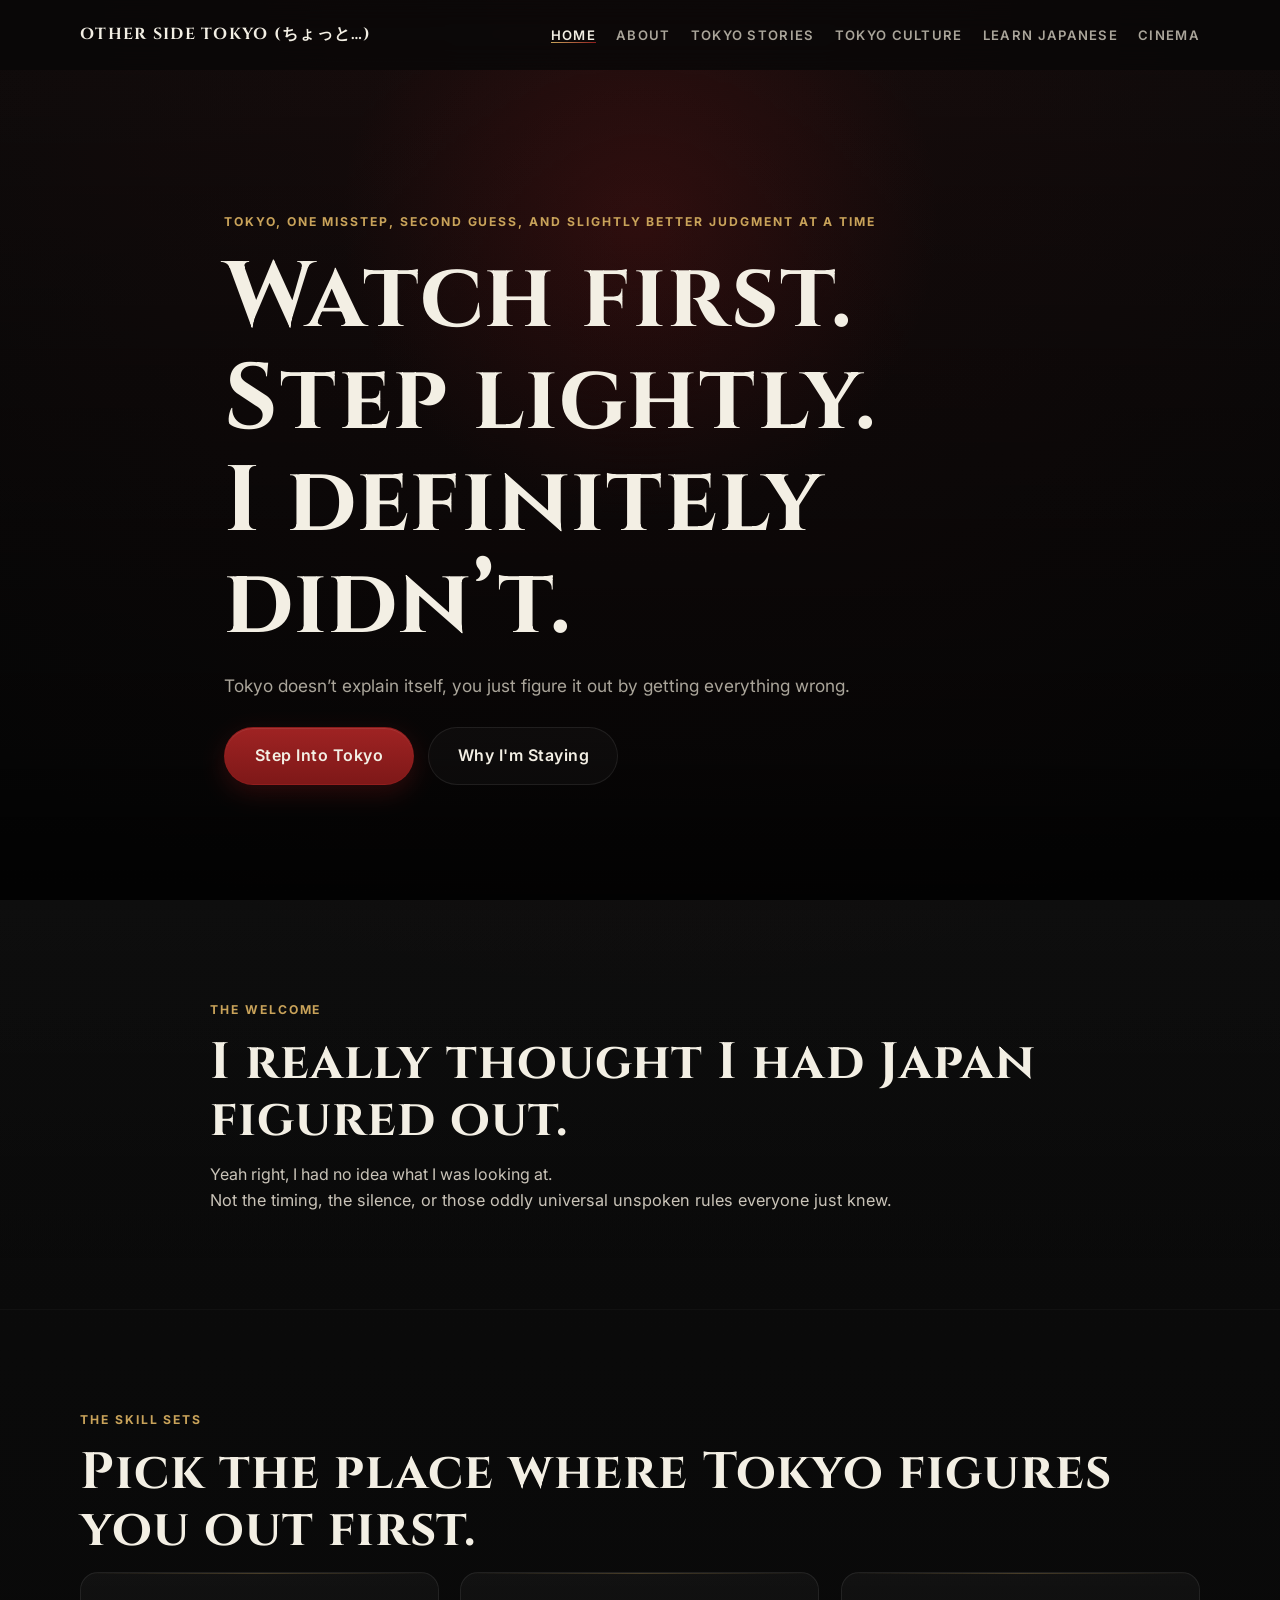
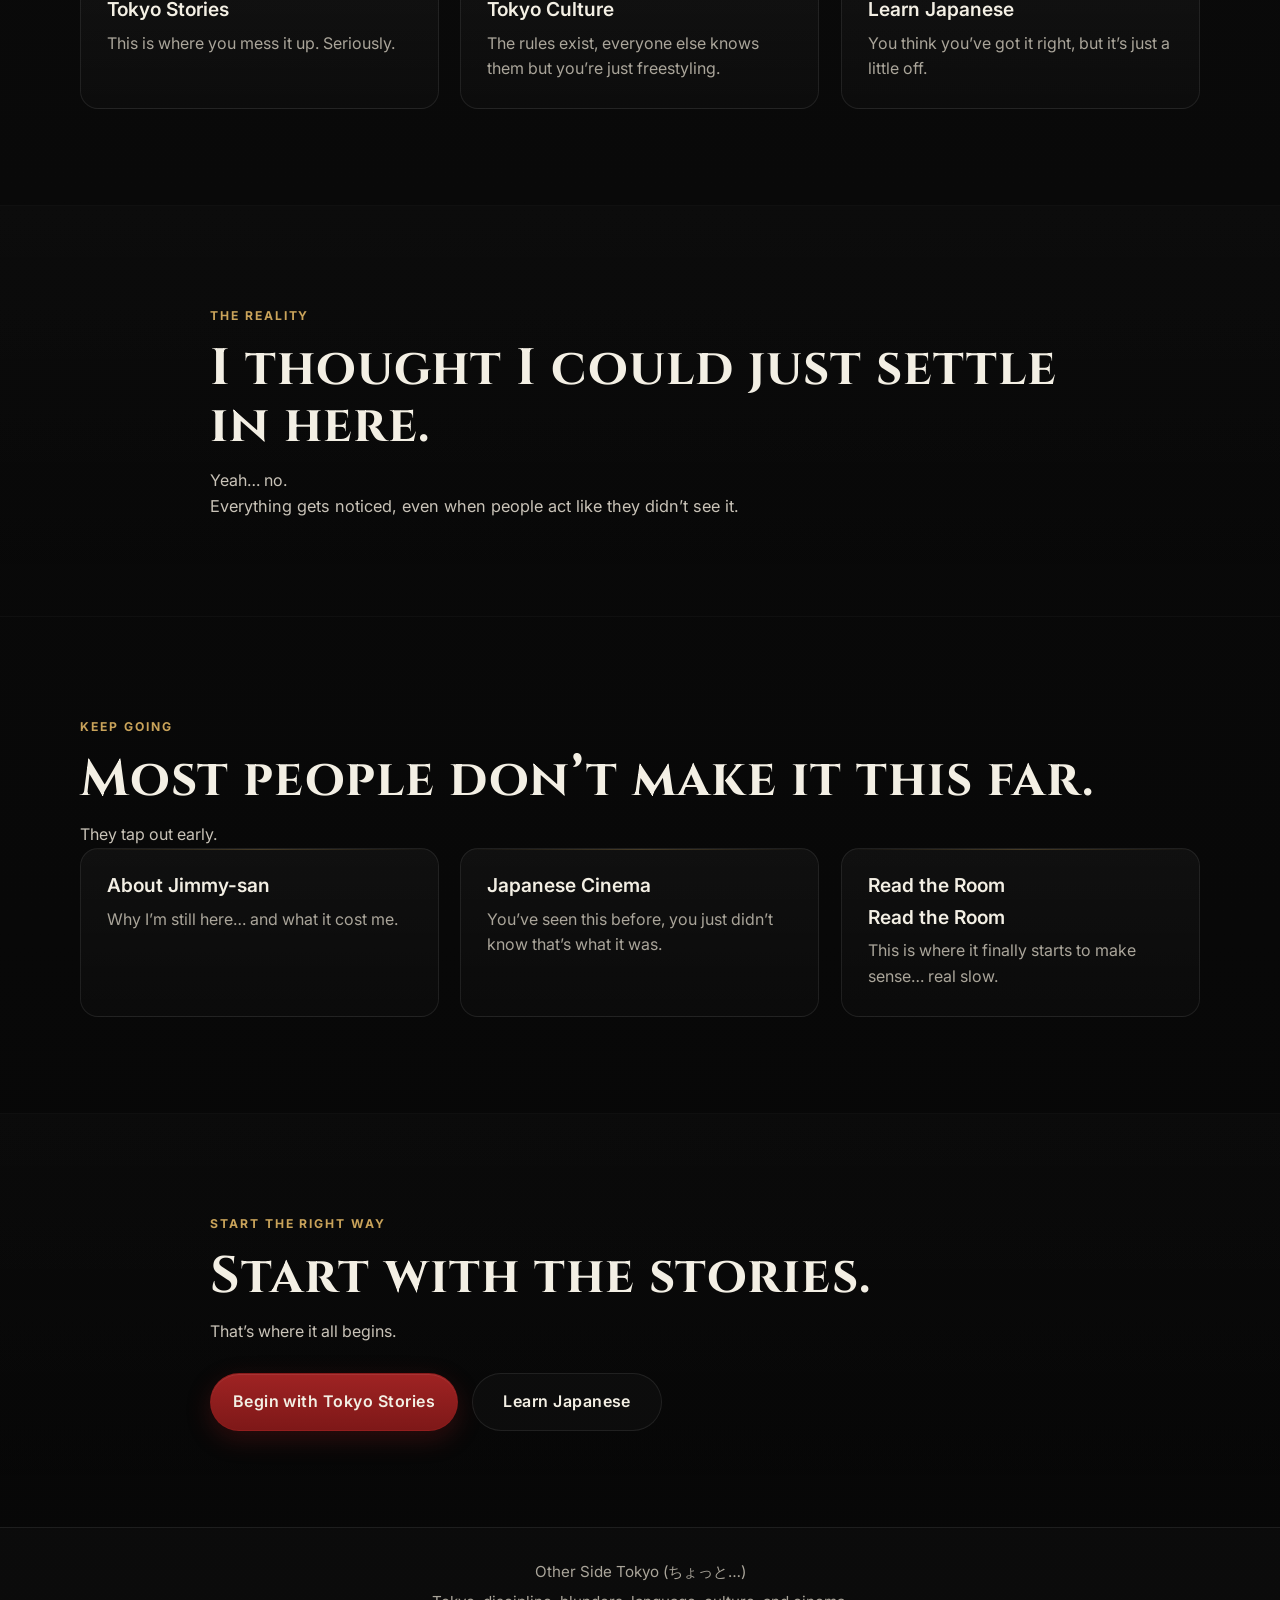
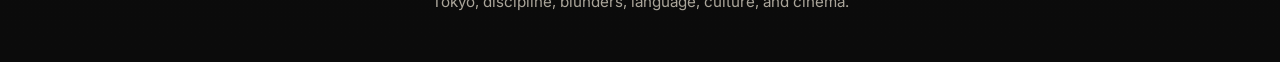
==== index.html @ 00bd31a2 "Update" ====
<!DOCTYPE html>
<html lang="en">
  <head>
    <meta charset="UTF-8" />
    <meta name="viewport" content="width=device-width, initial-scale=1.0" />
    <title>Other Side Tokyo (ちょっと…)</title>
    <meta
      name="description"
      content="Jimmy-san’s World is a cinematic Tokyo experience exploring Japanese culture, language, cinema, and daily life through the perspective of an American living in Tokyo with his Japanese wife."
    />

    <link rel="preconnect" href="https://fonts.googleapis.com" />
    <link rel="preconnect" href="https://fonts.gstatic.com" crossorigin />
    <link
      href="https://fonts.googleapis.com/css2?family=Cinzel:wght@400;600;700&family=Inter:wght@400;500;600;700&display=swap"
      rel="stylesheet"
    />

    <link rel="stylesheet" href="style.css" />
  </head>

  <body data-page="home">
    <header class="header">
      <div class="container header-inner">
        <a href="index.html" class="logo">Other Side Tokyo (ちょっと…)</a>

        <button
          class="menu-btn"
          id="menuBtn"
          type="button"
          aria-label="Toggle navigation menu"
          aria-expanded="false"
          aria-controls="nav"
        >
          ☰
        </button>

        <nav class="nav" id="nav" aria-label="Main navigation">
          <a href="index.html" data-nav="home">Home</a>
          <a href="about.html" data-nav="about">About</a>
          <a href="tokyo-stories.html" data-nav="tokyo-stories"
            >Tokyo Stories</a
          >
          <a href="tokyo-culture.html" data-nav="tokyo-culture"
            >Tokyo Culture</a
          >
          <a href="learn-japanese.html" data-nav="learn-japanese"
            >Learn Japanese</a
          >
          <a href="japanese-cinema.html" data-nav="japanese-cinema">Cinema</a>
        </nav>
      </div>
    </header>

    <main>
      <section class="hero" data-animate>
        <div class="container hero-inner">
          <p class="tag" data-animate data-delay="0ms">
            Tokyo, one misstep, second guess, and slightly better judgment at a
            time
          </p>

          <h1 data-animate data-delay="100ms">
            Watch first.<br />
            Step lightly.<br />
            I definitely didn’t.
          </h1>

          <p class="sub" data-animate data-delay="180ms">
            Tokyo doesn’t explain itself, you just figure it out by getting
            everything wrong.
          </p>

          <div class="actions" data-animate data-delay="260ms">
            <a href="tokyo-stories.html" class="btn primary">Step Into Tokyo</a>
            <a href="about.html" class="btn">Why I'm Staying</a>
          </div>
        </div>
      </section>

      <section class="section intro" data-animate>
        <div class="container">
          <p class="tag">The welcome</p>
          <h2>I really thought I had Japan figured out.</h2>
          <p>Yeah right, I had no idea what I was looking at.</p>
          <p>
            Not the timing, the silence, or those oddly universal unspoken rules
            everyone just knew.
          </p>
        </div>
      </section>

      <section class="section chapters" data-animate>
        <div class="container">
          <p class="tag">The skill sets</p>
          <h2>Pick the place where Tokyo figures you out first.</h2>

          <div class="grid">
            <a
              href="tokyo-stories.html"
              class="card"
              data-animate
              data-delay="0ms"
            >
              <h3>Tokyo Stories</h3>
              <p>This is where you mess it up. Seriously.</p>
            </a>

            <a
              href="tokyo-culture.html"
              class="card"
              data-animate
              data-delay="100ms"
            >
              <h3>Tokyo Culture</h3>
              <p>
                The rules exist, everyone else knows them but you’re just
                freestyling.
              </p>
            </a>

            <a
              href="learn-japanese.html"
              class="card"
              data-animate
              data-delay="200ms"
            >
              <h3>Learn Japanese</h3>
              <p>You think you’ve got it right, but it’s just a little off.</p>
            </a>
          </div>
        </div>
      </section>

      <section class="section philosophy" data-animate>
        <div class="container">
          <p class="tag">The reality</p>
          <h2>I thought I could just settle in here.</h2>
          <p>Yeah… no.</p>
          <p>
            Everything gets noticed, even when people act like they didn’t see
            it.
          </p>
        </div>
      </section>

      <section class="section pathways" data-animate>
        <div class="container">
          <p class="tag">Keep going</p>
          <h2>Most people don’t make it this far.</h2>
          <p>They tap out early.</p>
          <div class="grid">
            <a href="about.html" class="card" data-animate data-delay="0ms">
              <h3>About Jimmy-san</h3>
              <p>Why I’m still here… and what it cost me.</p>
            </a>

            <a
              href="japanese-cinema.html"
              class="card"
              data-animate
              data-delay="100ms"
            >
              <h3>Japanese Cinema</h3>
              <p>
                You’ve seen this before, you just didn’t know that’s what it
                was.
              </p>
            </a>

            <a
              href="tokyo-culture.html"
              class="card"
              data-animate
              data-delay="200ms"
            >
              <h3>Read the Room</h3>
              <h3>Read the Room</h3>
              <p>This is where it finally starts to make sense… real slow.</p>
            </a>
          </div>
        </div>
      </section>

      <section class="section closing" data-animate>
        <div class="container">
          <p class="tag">Start the right way</p>
          <h2>Start with the stories.</h2>
          <p>That’s where it all begins.</p>

          <div class="actions">
            <a href="tokyo-stories.html" class="btn primary"
              >Begin with Tokyo Stories</a
            >
            <a href="learn-japanese.html" class="btn">Learn Japanese</a>
          </div>
        </div>
      </section>
    </main>

    <footer class="footer">
      <div class="container">
        <p>Other Side Tokyo (ちょっと…)</p>
        <p>Tokyo, discipline, blunders, language, culture, and cinema.</p>
      </div>
    </footer>

    <script src="script.js"></script>
  </body>
</html>
---- style.css ----
/* =========================
   BASE / RESET
========================= */
*,
*::before,
*::after {
  box-sizing: border-box;
}

:root {
  --bg: #090909;
  --bg-soft: #111111;
  --bg-panel: rgba(255, 255, 255, 0.03);
  --text: #f3efe4;
  --text-dim: #aaa59a;
  --text-soft: #c9c3b8;
  --accent: #8f1d1d;
  --accent-strong: #b32626;
  --accent-glow: rgba(143, 29, 29, 0.35);
  --gold: #c9a35a;
  --gold-soft: rgba(201, 163, 90, 0.18);
  --border: #2a2a2a;
  --border-soft: rgba(255, 255, 255, 0.08);
  --shadow: 0 18px 60px rgba(0, 0, 0, 0.35);
  --radius: 18px;
  --radius-sm: 12px;
  --header-height: 70px;
  --transition-fast: 180ms ease;
  --transition: 280ms ease;
  --transition-slow: 420ms ease;
}

html {
  scroll-behavior: smooth;
}

body {
  margin: 0;
  background: radial-gradient(
      circle at top,
      rgba(143, 29, 29, 0.14),
      transparent 30%
    ),
    linear-gradient(180deg, #0d0d0d 0%, #090909 55%, #070707 100%);
  color: var(--text);
  font-family: "Inter", sans-serif;
  line-height: 1.6;
  overflow-x: hidden;
  min-width: 320px;
}

body.menu-open {
  overflow: hidden;
}

img {
  max-width: 100%;
  display: block;
}

a {
  color: inherit;
}

button,
input,
textarea,
select {
  font: inherit;
}

main {
  display: block;
}

.container {
  width: min(100% - 1.5rem, 1120px);
  margin: 0 auto;
}

.section {
  position: relative;
  padding: 4.5rem 0;
}

.section + .section {
  border-top: 1px solid rgba(255, 255, 255, 0.03);
}

/* =========================
   TYPOGRAPHY
========================= */
h1,
h2,
h3 {
  margin: 0 0 0.85rem;
  line-height: 1.1;
}

h1,
h2 {
  font-family: "Cinzel", serif;
  letter-spacing: 0.02em;
}

h1 {
  font-size: clamp(2.6rem, 8vw, 5.8rem);
}

h2 {
  font-size: clamp(1.9rem, 5vw, 3.2rem);
}

h3 {
  font-size: 1.2rem;
  font-weight: 600;
}

p {
  margin: 0;
  color: var(--text-soft);
}

.tag {
  display: inline-block;
  margin-bottom: 1rem;
  color: var(--gold);
  font-size: 0.76rem;
  font-weight: 700;
  letter-spacing: 0.16em;
  text-transform: uppercase;
}

.sub {
  max-width: 42rem;
  font-size: 1rem;
  color: var(--text-dim);
}

/* =========================
   HEADER
========================= */
.header {
  position: sticky;
  top: 0;
  z-index: 1000;
  height: var(--header-height);
  border-bottom: 1px solid transparent;
  background: rgba(6, 6, 6, 0.72);
  backdrop-filter: blur(14px);
  transition: background var(--transition), border-color var(--transition),
    box-shadow var(--transition), transform var(--transition);
}

.header.scrolled {
  background: rgba(6, 6, 6, 0.9);
  border-bottom-color: var(--border-soft);
  box-shadow: 0 10px 30px rgba(0, 0, 0, 0.28);
}

.header-inner {
  position: relative;
  display: flex;
  align-items: center;
  justify-content: space-between;
  min-height: var(--header-height);
  gap: 1rem;
}

.logo {
  display: inline-flex;
  align-items: center;
  text-decoration: none;
  font-family: "Cinzel", serif;
  font-size: 1rem;
  font-weight: 700;
  letter-spacing: 0.08em;
  text-transform: uppercase;
  color: var(--text);
  transition: color var(--transition-fast), opacity var(--transition-fast);
}

.logo:hover {
  color: #ffffff;
  opacity: 0.95;
}

/* =========================
   NAV
========================= */
.menu-btn {
  display: inline-flex;
  align-items: center;
  justify-content: center;
  width: 46px;
  height: 46px;
  padding: 0;
  border: 1px solid var(--border-soft);
  border-radius: 999px;
  background: rgba(255, 255, 255, 0.03);
  color: var(--text);
  font-size: 1.35rem;
  cursor: pointer;
  transition: transform var(--transition-fast),
    border-color var(--transition-fast), background var(--transition-fast),
    box-shadow var(--transition-fast);
}

.menu-btn:hover,
.menu-btn:focus-visible {
  border-color: rgba(201, 163, 90, 0.45);
  background: rgba(255, 255, 255, 0.05);
  box-shadow: 0 0 0 4px rgba(201, 163, 90, 0.08);
  outline: none;
}

.nav {
  display: none;
  flex-direction: column;
  gap: 0.35rem;
  position: absolute;
  top: calc(100% + 0.5rem);
  left: 0;
  right: 0;
  padding: 0.85rem;
  border: 1px solid var(--border-soft);
  border-radius: 20px;
  background: linear-gradient(
    180deg,
    rgba(18, 18, 18, 0.96),
    rgba(10, 10, 10, 0.96)
  );
  box-shadow: var(--shadow);
}

.nav.open {
  display: flex;
}

.nav a {
  position: relative;
  display: inline-flex;
  align-items: center;
  width: 100%;
  padding: 0.75rem 0.2rem;
  color: var(--text-dim);
  text-decoration: none;
  font-size: 0.82rem;
  font-weight: 600;
  letter-spacing: 0.1em;
  text-transform: uppercase;
  transition: color var(--transition-fast), transform var(--transition-fast),
    opacity var(--transition-fast);
}

.nav a::after {
  content: "";
  position: absolute;
  left: 0;
  bottom: 0.45rem;
  width: 0;
  height: 1px;
  background: linear-gradient(90deg, var(--gold), var(--accent));
  transition: width var(--transition);
}

.nav a:hover,
.nav a.active,
.nav a[aria-current="page"] {
  color: var(--text);
}

.nav a:hover::after,
.nav a.active::after,
.nav a[aria-current="page"]::after {
  width: 100%;
}

/* =========================
   HERO
========================= */
.hero {
  position: relative;
  min-height: calc(100vh - var(--header-height));
  display: flex;
  align-items: center;
  padding: 5rem 0 4rem;
  overflow: clip;
}

.hero::before {
  content: "";
  position: absolute;
  inset: 0;
  background: radial-gradient(
      circle at 50% 18%,
      rgba(143, 29, 29, 0.22),
      transparent 32%
    ),
    linear-gradient(180deg, rgba(0, 0, 0, 0.18), rgba(0, 0, 0, 0.56));
  pointer-events: none;
}

.hero::after {
  content: "";
  position: absolute;
  inset: auto 0 0 0;
  height: 160px;
  background: linear-gradient(180deg, transparent, rgba(0, 0, 0, 0.5));
  pointer-events: none;
}

.hero-inner {
  position: relative;
  z-index: 1;
  width: 100%;
  max-width: 52rem;
}

.hero h1 {
  margin-bottom: 1rem;
  text-wrap: balance;
}

.hero .sub {
  margin-bottom: 0;
  max-width: 44rem;
  font-size: 1.02rem;
}

.actions {
  display: flex;
  flex-direction: column;
  gap: 0.9rem;
  margin-top: 1.75rem;
}

/* =========================
   BUTTONS
========================= */
.btn {
  display: inline-flex;
  align-items: center;
  justify-content: center;
  min-height: 52px;
  width: 100%;
  padding: 0.95rem 1.35rem;
  border: 1px solid var(--border-soft);
  border-radius: 999px;
  background: rgba(255, 255, 255, 0.025);
  color: var(--text);
  text-decoration: none;
  font-weight: 600;
  letter-spacing: 0.03em;
  transition: transform var(--transition-fast),
    border-color var(--transition-fast), background var(--transition-fast),
    box-shadow var(--transition-fast), color var(--transition-fast);
  -webkit-tap-highlight-color: transparent;
}

.btn:hover,
.btn:focus-visible {
  transform: translateY(-2px);
  border-color: rgba(201, 163, 90, 0.35);
  background: rgba(255, 255, 255, 0.05);
  box-shadow: 0 10px 30px rgba(0, 0, 0, 0.22);
  outline: none;
}

.btn.primary {
  border-color: rgba(143, 29, 29, 0.7);
  background: linear-gradient(180deg, #9f2323 0%, #7e1818 100%);
  box-shadow: 0 8px 24px rgba(143, 29, 29, 0.28),
    inset 0 1px 0 rgba(255, 255, 255, 0.08);
}

.btn.primary:hover,
.btn.primary:focus-visible {
  border-color: rgba(201, 163, 90, 0.4);
  box-shadow: 0 12px 32px rgba(143, 29, 29, 0.34), 0 0 24px var(--accent-glow);
}

.is-pressing {
  transform: scale(0.985);
}

/* =========================
   CONTENT BLOCKS
========================= */
.intro,
.philosophy,
.closing {
  background: linear-gradient(
    180deg,
    rgba(255, 255, 255, 0.015),
    rgba(255, 255, 255, 0)
  );
}

.intro .container,
.philosophy .container,
.closing .container {
  max-width: 860px;
}

.intro p:last-child,
.philosophy p:last-child,
.closing p:last-child {
  font-size: 1.02rem;
}

/* =========================
   GRID / CARDS
========================= */
.grid {
  display: grid;
  grid-template-columns: 1fr;
  gap: 1rem;
}

.card {
  position: relative;
  display: block;
  padding: 1.4rem;
  border: 1px solid var(--border-soft);
  border-radius: var(--radius);
  background: linear-gradient(
    180deg,
    rgba(255, 255, 255, 0.035),
    rgba(255, 255, 255, 0.015)
  );
  text-decoration: none;
  overflow: hidden;
  isolation: isolate;
  transition: transform var(--transition), border-color var(--transition),
    box-shadow var(--transition), background var(--transition);
  -webkit-tap-highlight-color: transparent;
}

.card::before {
  content: "";
  position: absolute;
  inset: 0;
  background: linear-gradient(
    135deg,
    transparent 0%,
    rgba(143, 29, 29, 0.12) 45%,
    transparent 100%
  );
  opacity: 0;
  transition: opacity var(--transition);
  z-index: -1;
}

.card::after {
  content: "";
  position: absolute;
  top: 0;
  left: 0;
  width: 100%;
  height: 1px;
  background: linear-gradient(
    90deg,
    transparent,
    rgba(201, 163, 90, 0.6),
    transparent
  );
  opacity: 0.5;
}

.card h3 {
  margin-bottom: 0.65rem;
  color: var(--text);
}

.card p {
  color: var(--text-dim);
}

.card:hover,
.card:focus-visible {
  transform: translateY(-6px);
  border-color: rgba(201, 163, 90, 0.22);
  box-shadow: 0 18px 38px rgba(0, 0, 0, 0.28), 0 0 24px rgba(143, 29, 29, 0.08);
  outline: none;
}

.card:hover::before,
.card:focus-visible::before {
  opacity: 1;
}

/* =========================
   FOOTER
========================= */
.footer {
  border-top: 1px solid var(--border-soft);
  padding: 2rem 0 3rem;
  background: rgba(255, 255, 255, 0.015);
}

.footer .container {
  display: grid;
  gap: 0.35rem;
  text-align: center;
}

.footer p {
  color: var(--text-dim);
  font-size: 0.95rem;
}

/* =========================
   REVEAL SYSTEM
========================= */
.reveal {
  opacity: 0;
  transform: translateY(22px);
  filter: blur(6px);
  transition: opacity 700ms ease, transform 700ms ease, filter 700ms ease;
  will-change: opacity, transform, filter;
}

.revealed {
  opacity: 1;
  transform: translateY(0);
  filter: blur(0);
}

/* =========================
   ACCESSIBILITY / MOTION
========================= */
@media (prefers-reduced-motion: reduce) {
  html {
    scroll-behavior: auto;
  }

  *,
  *::before,
  *::after {
    animation: none !important;
    transition: none !important;
  }

  .reveal,
  .revealed {
    opacity: 1 !important;
    transform: none !important;
    filter: none !important;
  }
}

/* =========================
   TABLET
========================= */
@media (min-width: 700px) {
  .container {
    width: min(100% - 2rem, 1120px);
  }

  .section {
    padding: 5.5rem 0;
  }

  .actions {
    flex-direction: row;
    flex-wrap: wrap;
  }

  .btn {
    width: auto;
    min-width: 190px;
  }

  .grid {
    grid-template-columns: repeat(2, minmax(0, 1fr));
    gap: 1.2rem;
  }

  .card {
    padding: 1.65rem;
  }
}

/* =========================
   DESKTOP
========================= */
@media (min-width: 1000px) {
  .header-inner {
    gap: 2rem;
  }

  .menu-btn {
    display: none;
  }

  .nav {
    display: flex !important;
    position: static;
    flex-direction: row;
    align-items: center;
    justify-content: flex-end;
    gap: 1.25rem;
    padding: 0;
    border: 0;
    border-radius: 0;
    background: transparent;
    box-shadow: none;
  }

  .nav a {
    width: auto;
    padding: 0.3rem 0;
  }

  .hero {
    padding: 7rem 0 5.5rem;
  }

  .hero .sub {
    font-size: 1.08rem;
  }

  .grid {
    grid-template-columns: repeat(3, minmax(0, 1fr));
    gap: 1.3rem;
  }
}

/* =========================
   LARGE DESKTOP
========================= */
@media (min-width: 1280px) {
  .hero {
    min-height: calc(100vh - var(--header-height));
  }

  .section {
    padding: 6rem 0;
  }
}
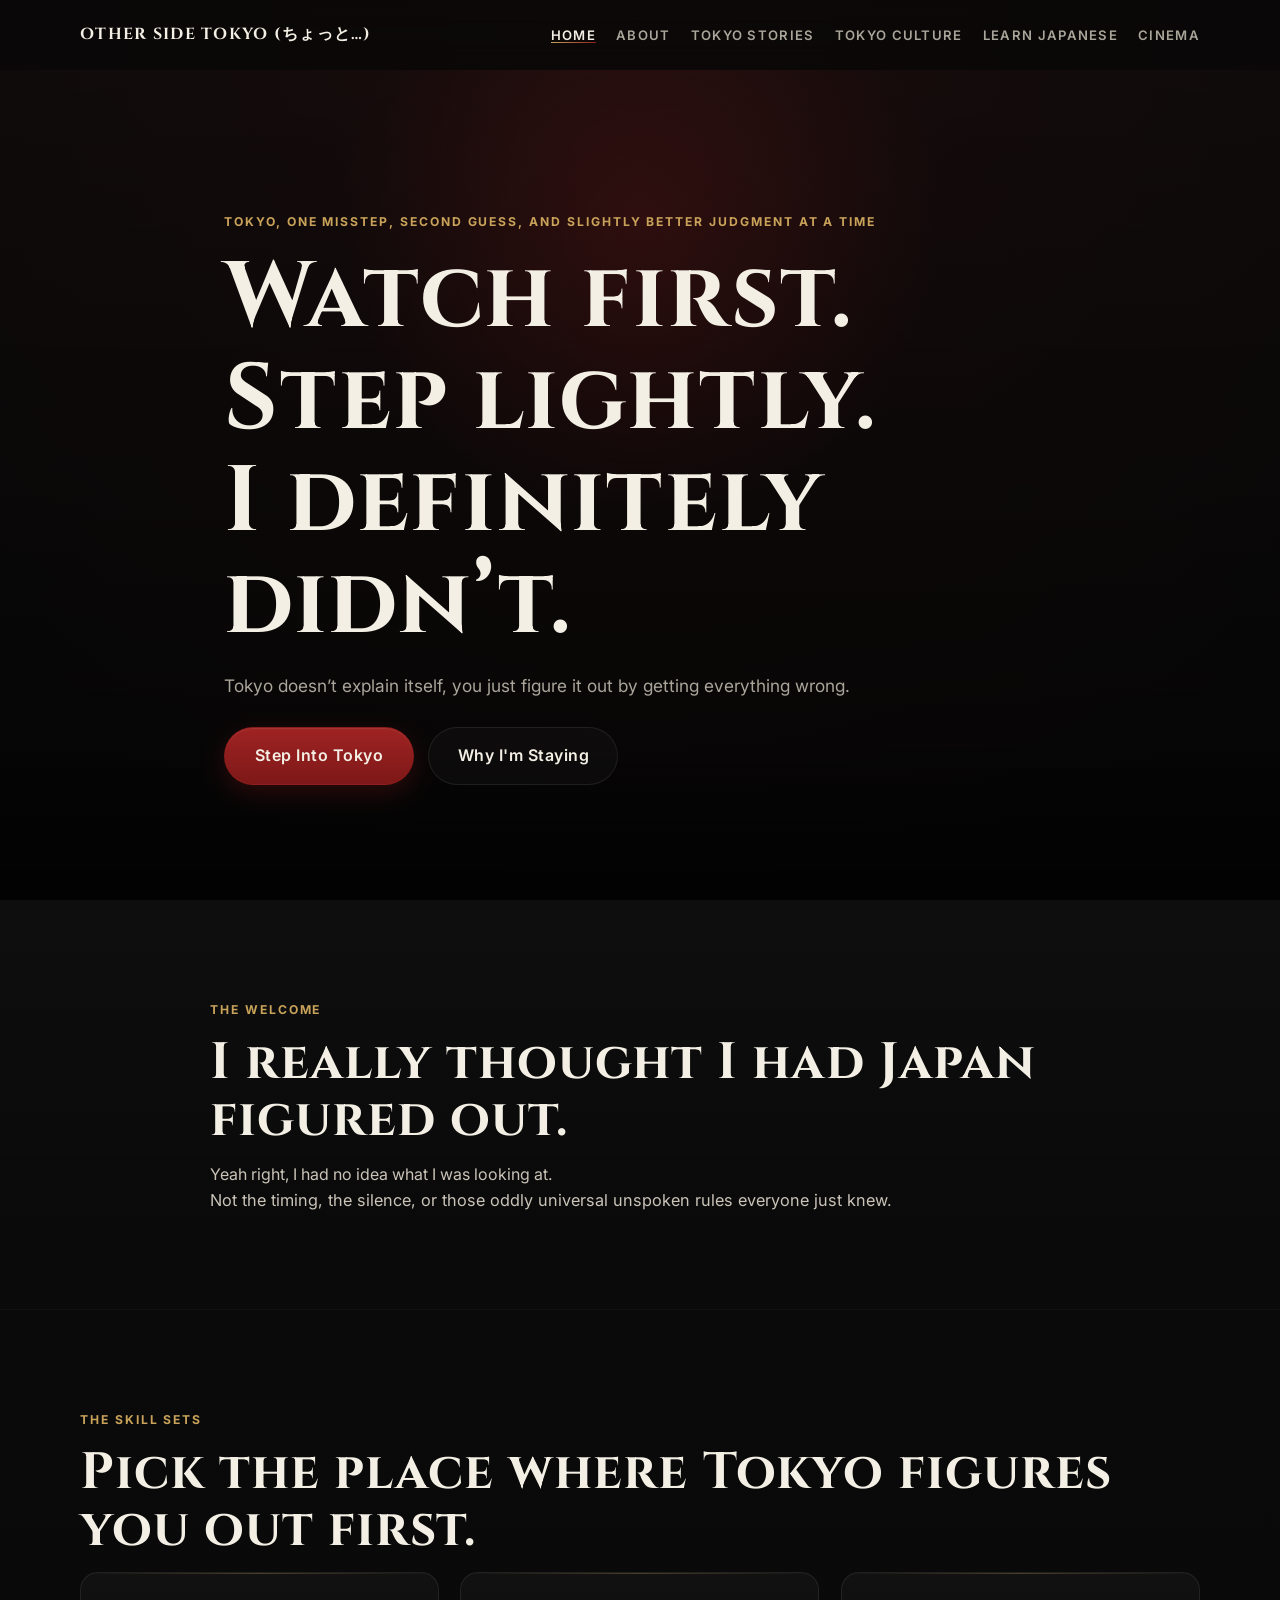
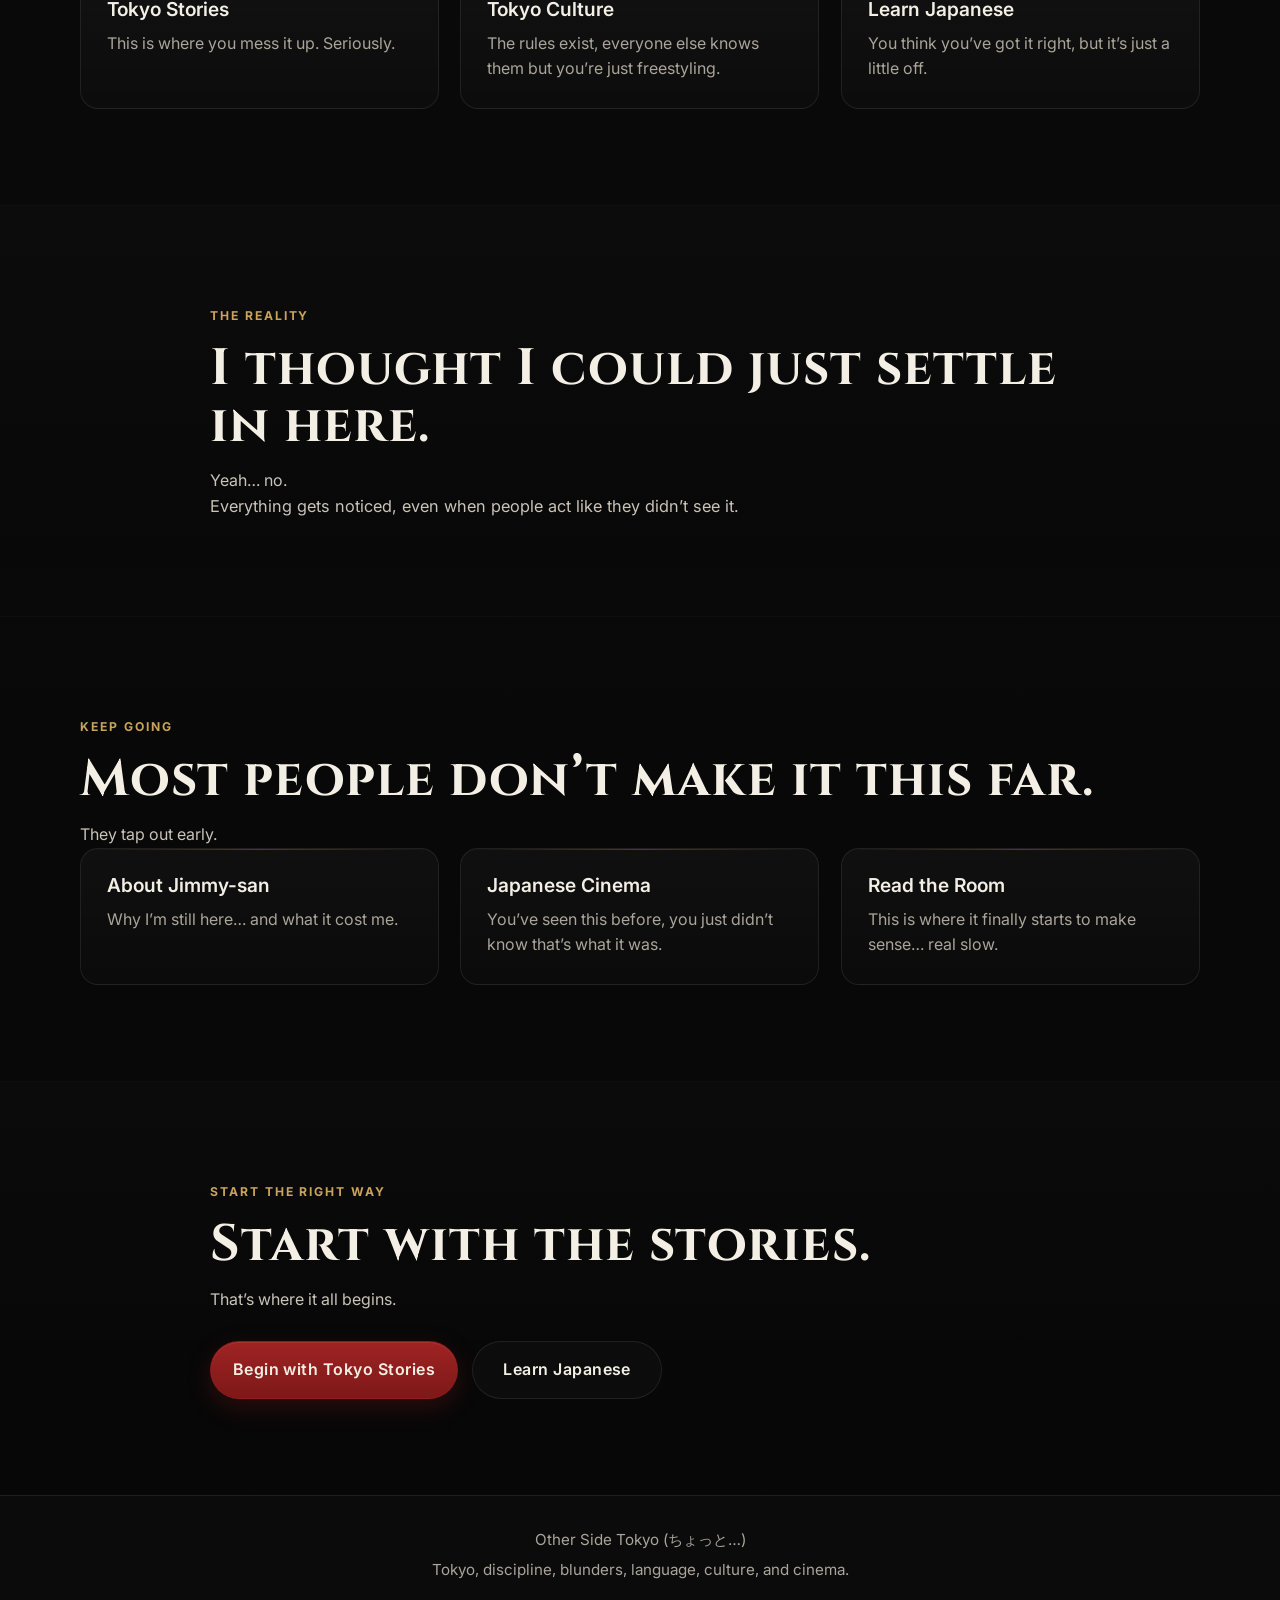
==== commit 6feaf85f: "Update" ====
--- a/index.html
+++ b/index.html
@@ -175,7 +175,6 @@
               data-delay="200ms"
             >
               <h3>Read the Room</h3>
-              <h3>Read the Room</h3>
               <p>This is where it finally starts to make sense… real slow.</p>
             </a>
           </div>
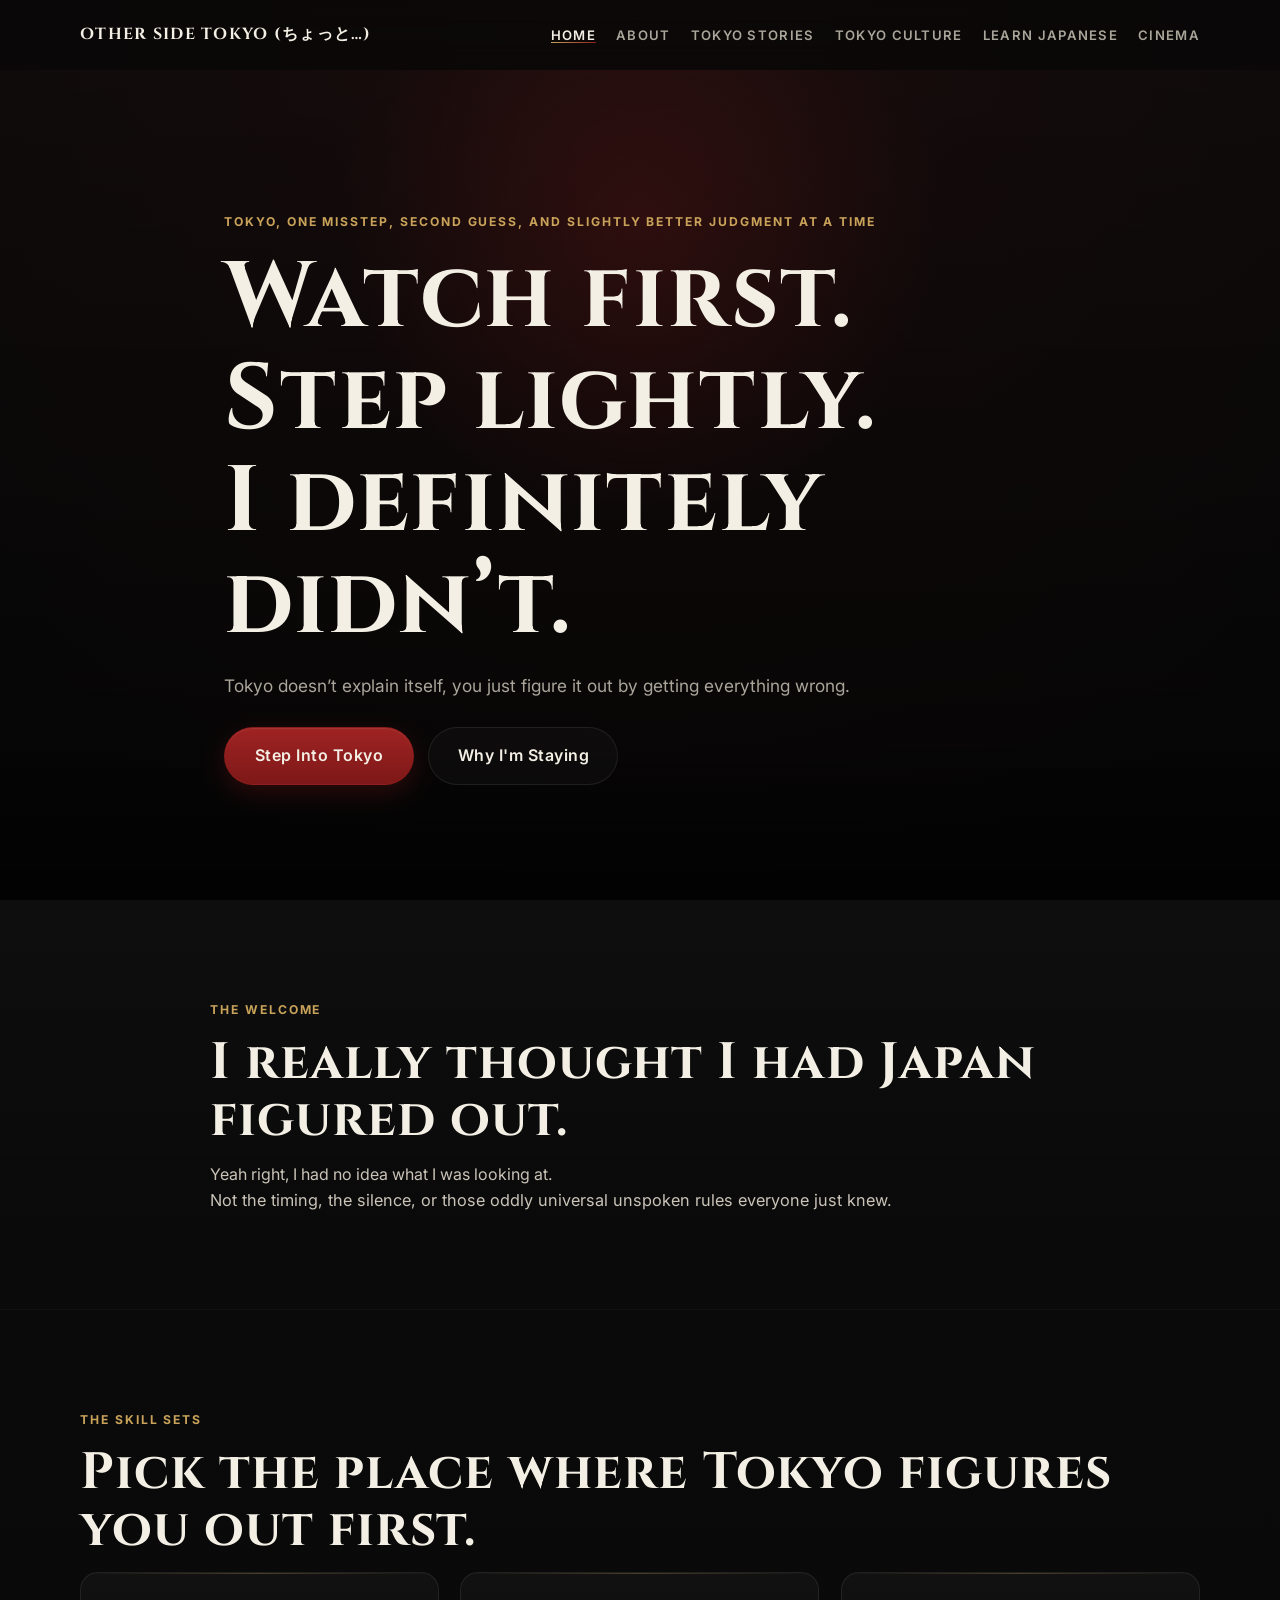
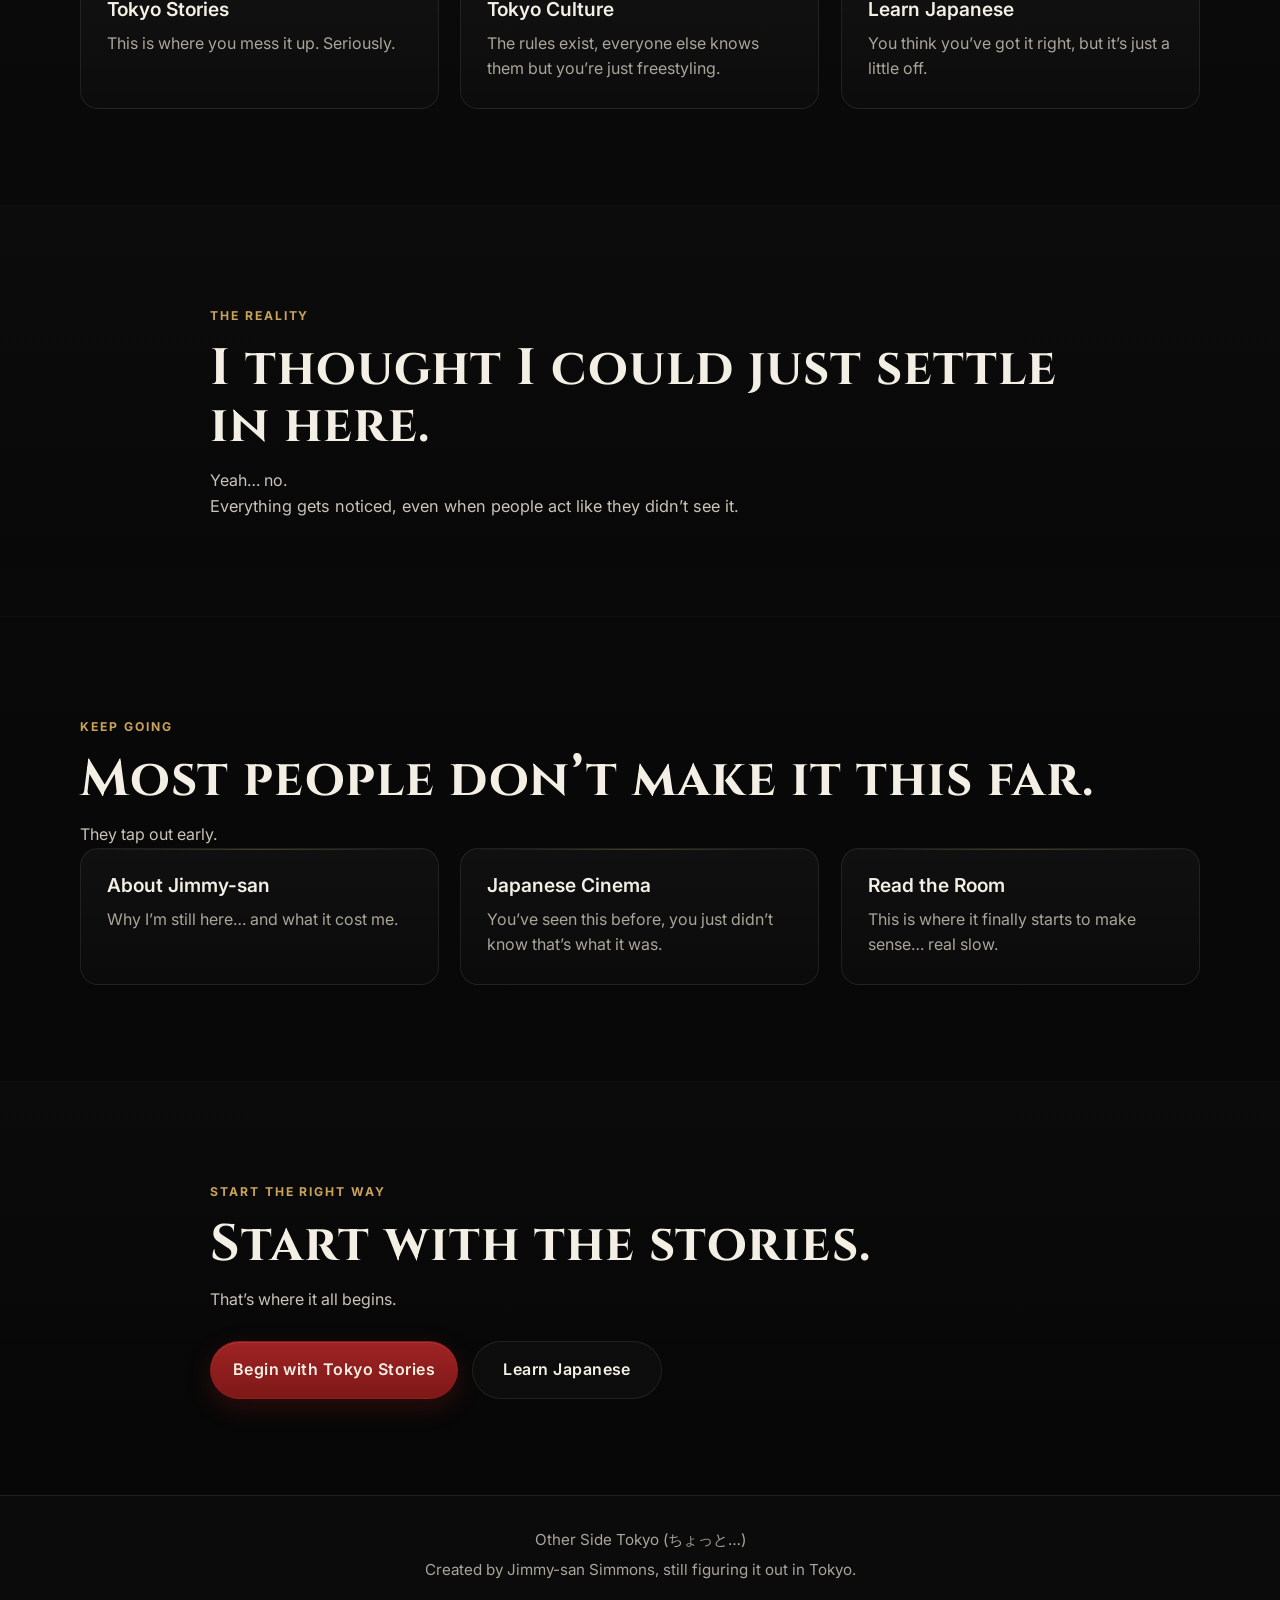
==== commit 83fa40bb: "Update" ====
--- a/index.html
+++ b/index.html
@@ -200,7 +200,7 @@
     <footer class="footer">
       <div class="container">
         <p>Other Side Tokyo (ちょっと…)</p>
-        <p>Tokyo, discipline, blunders, language, culture, and cinema.</p>
+        <p>Created by Jimmy-san Simmons, still figuring it out in Tokyo.</p>
       </div>
     </footer>
 
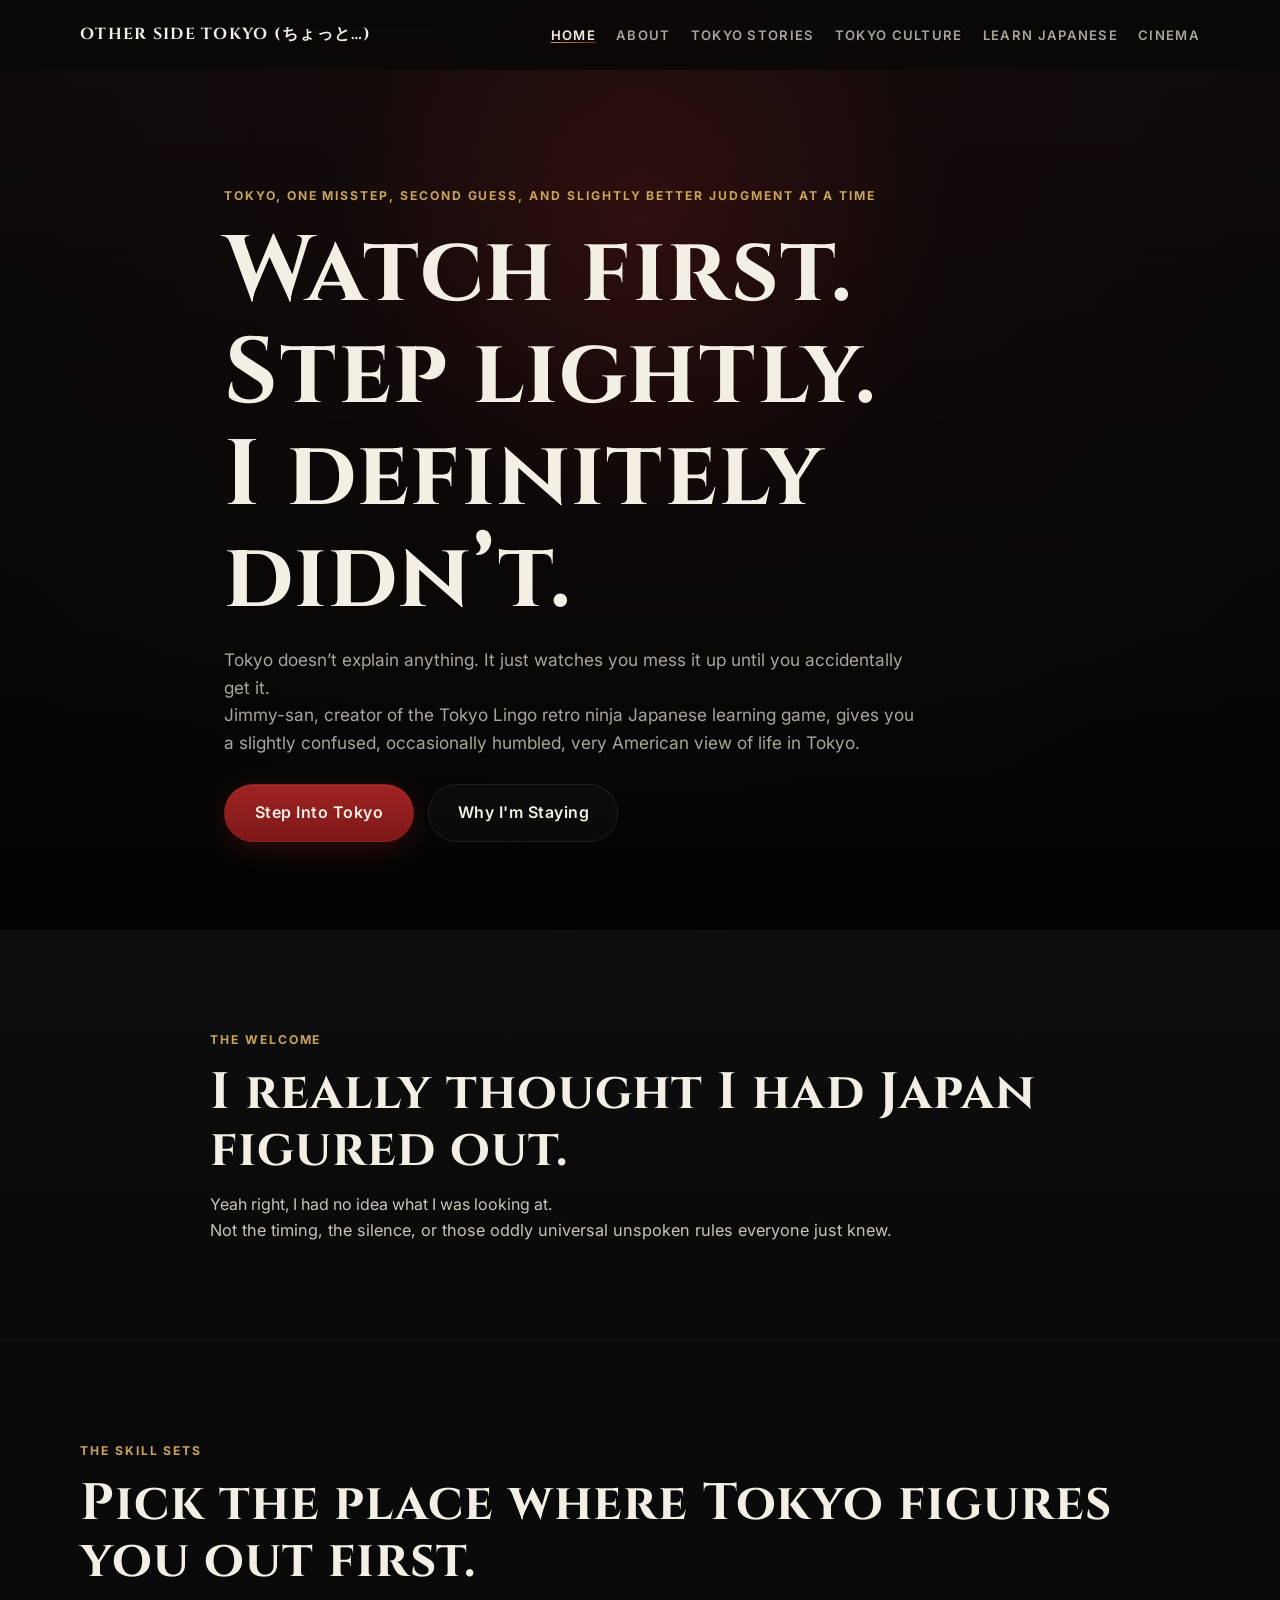
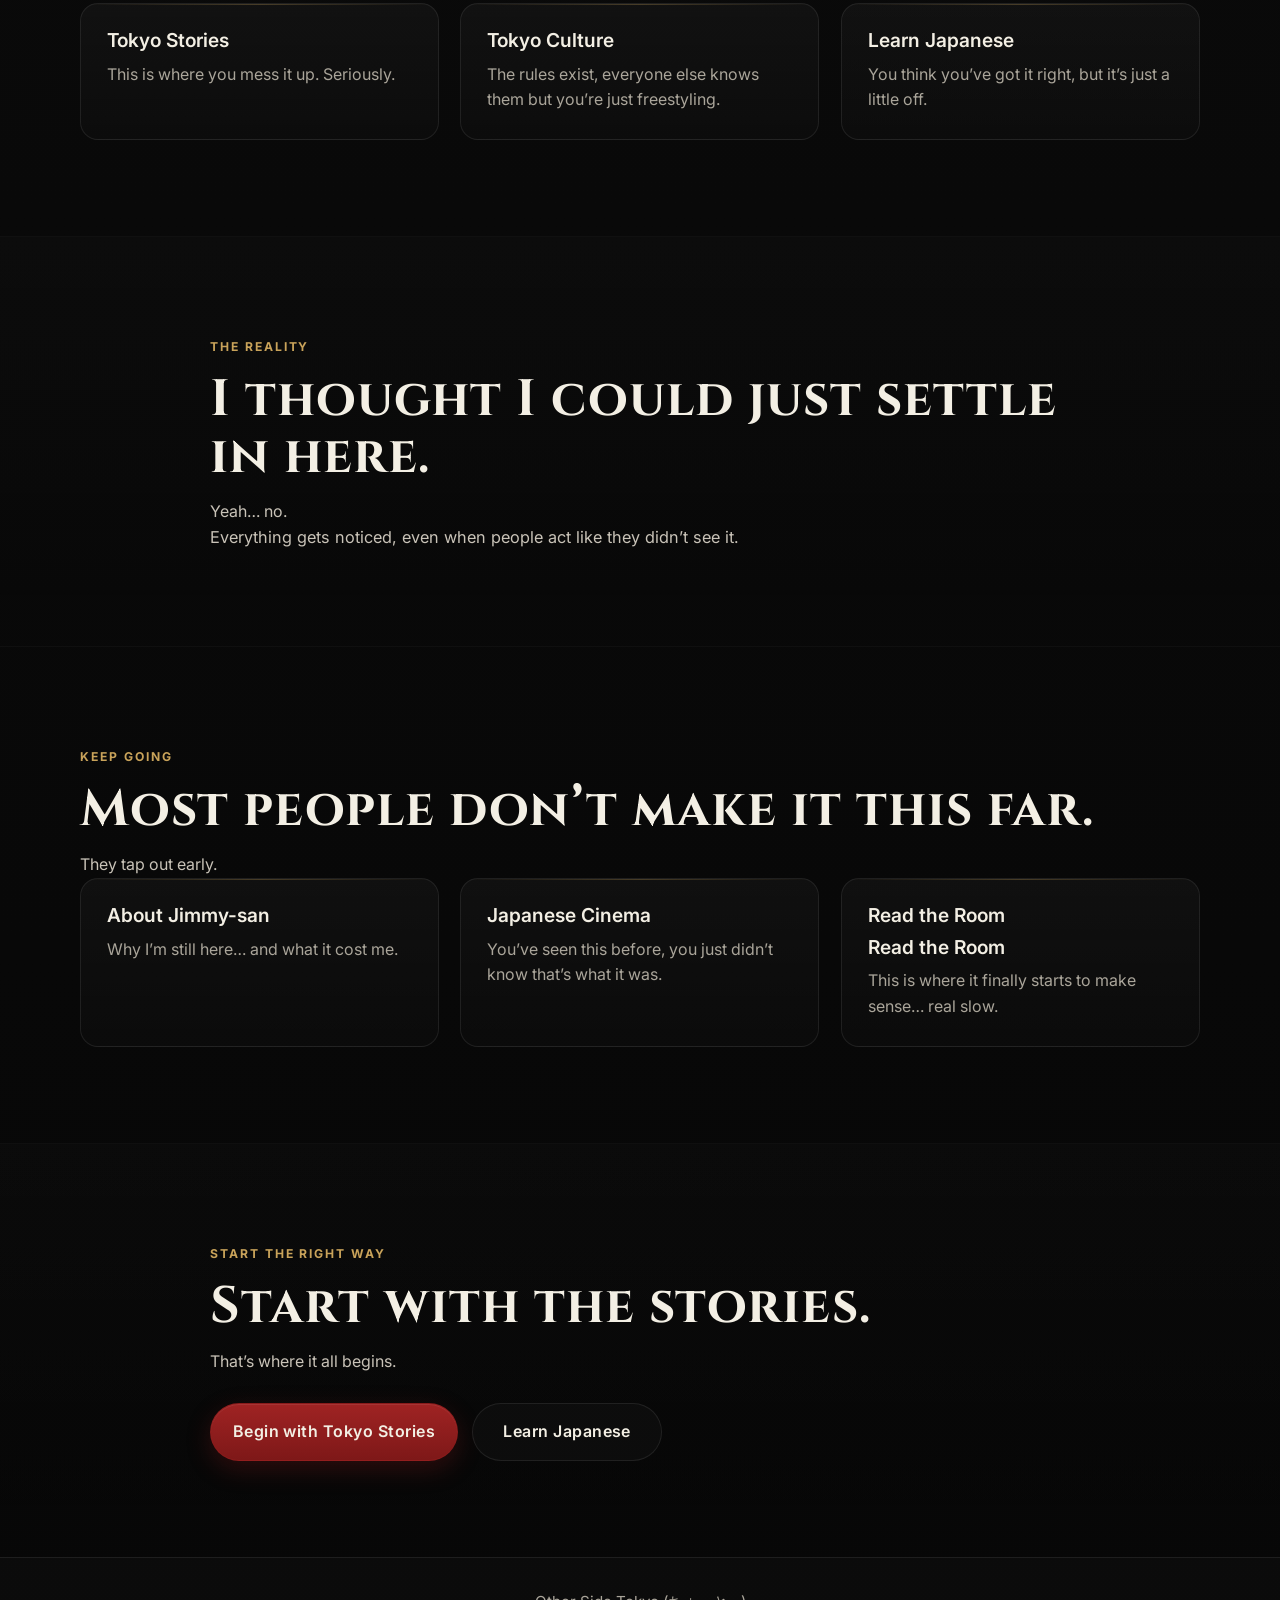
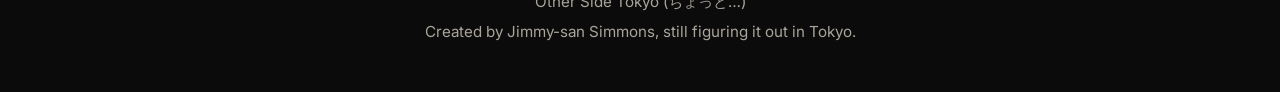
==== commit f61a382f: "Update" ====
--- a/index.html
+++ b/index.html
@@ -67,8 +67,14 @@
           </h1>
 
           <p class="sub" data-animate data-delay="180ms">
-            Tokyo doesn’t explain itself, you just figure it out by getting
-            everything wrong.
+            Tokyo doesn’t explain anything. It just watches you mess it up until
+            you accidentally get it.
+          </p>
+
+          <p class="sub" data-animate data-delay="220ms">
+            Jimmy-san, creator of the Tokyo Lingo retro ninja Japanese learning
+            game, gives you a slightly confused, occasionally humbled, very
+            American view of life in Tokyo.
           </p>
 
           <div class="actions" data-animate data-delay="260ms">
@@ -175,6 +181,7 @@
               data-delay="200ms"
             >
               <h3>Read the Room</h3>
+              <h3>Read the Room</h3>
               <p>This is where it finally starts to make sense… real slow.</p>
             </a>
           </div>
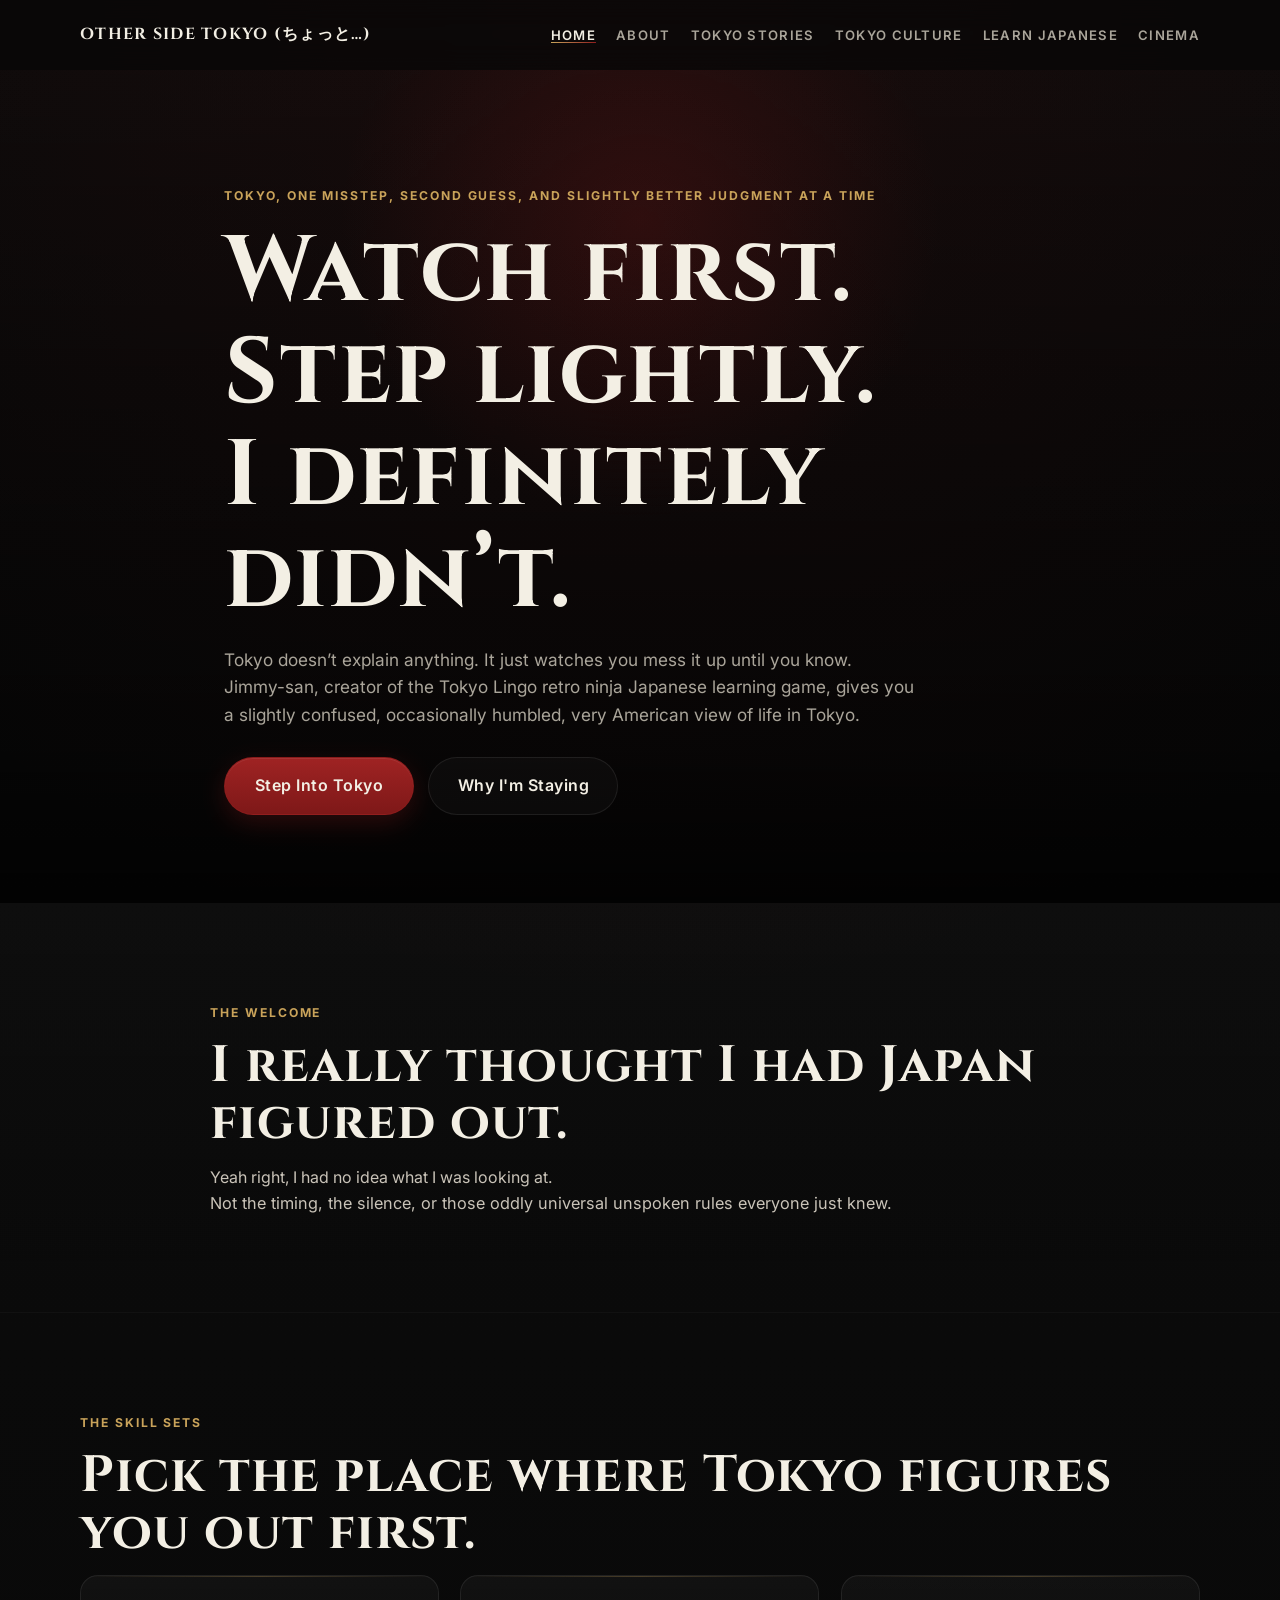
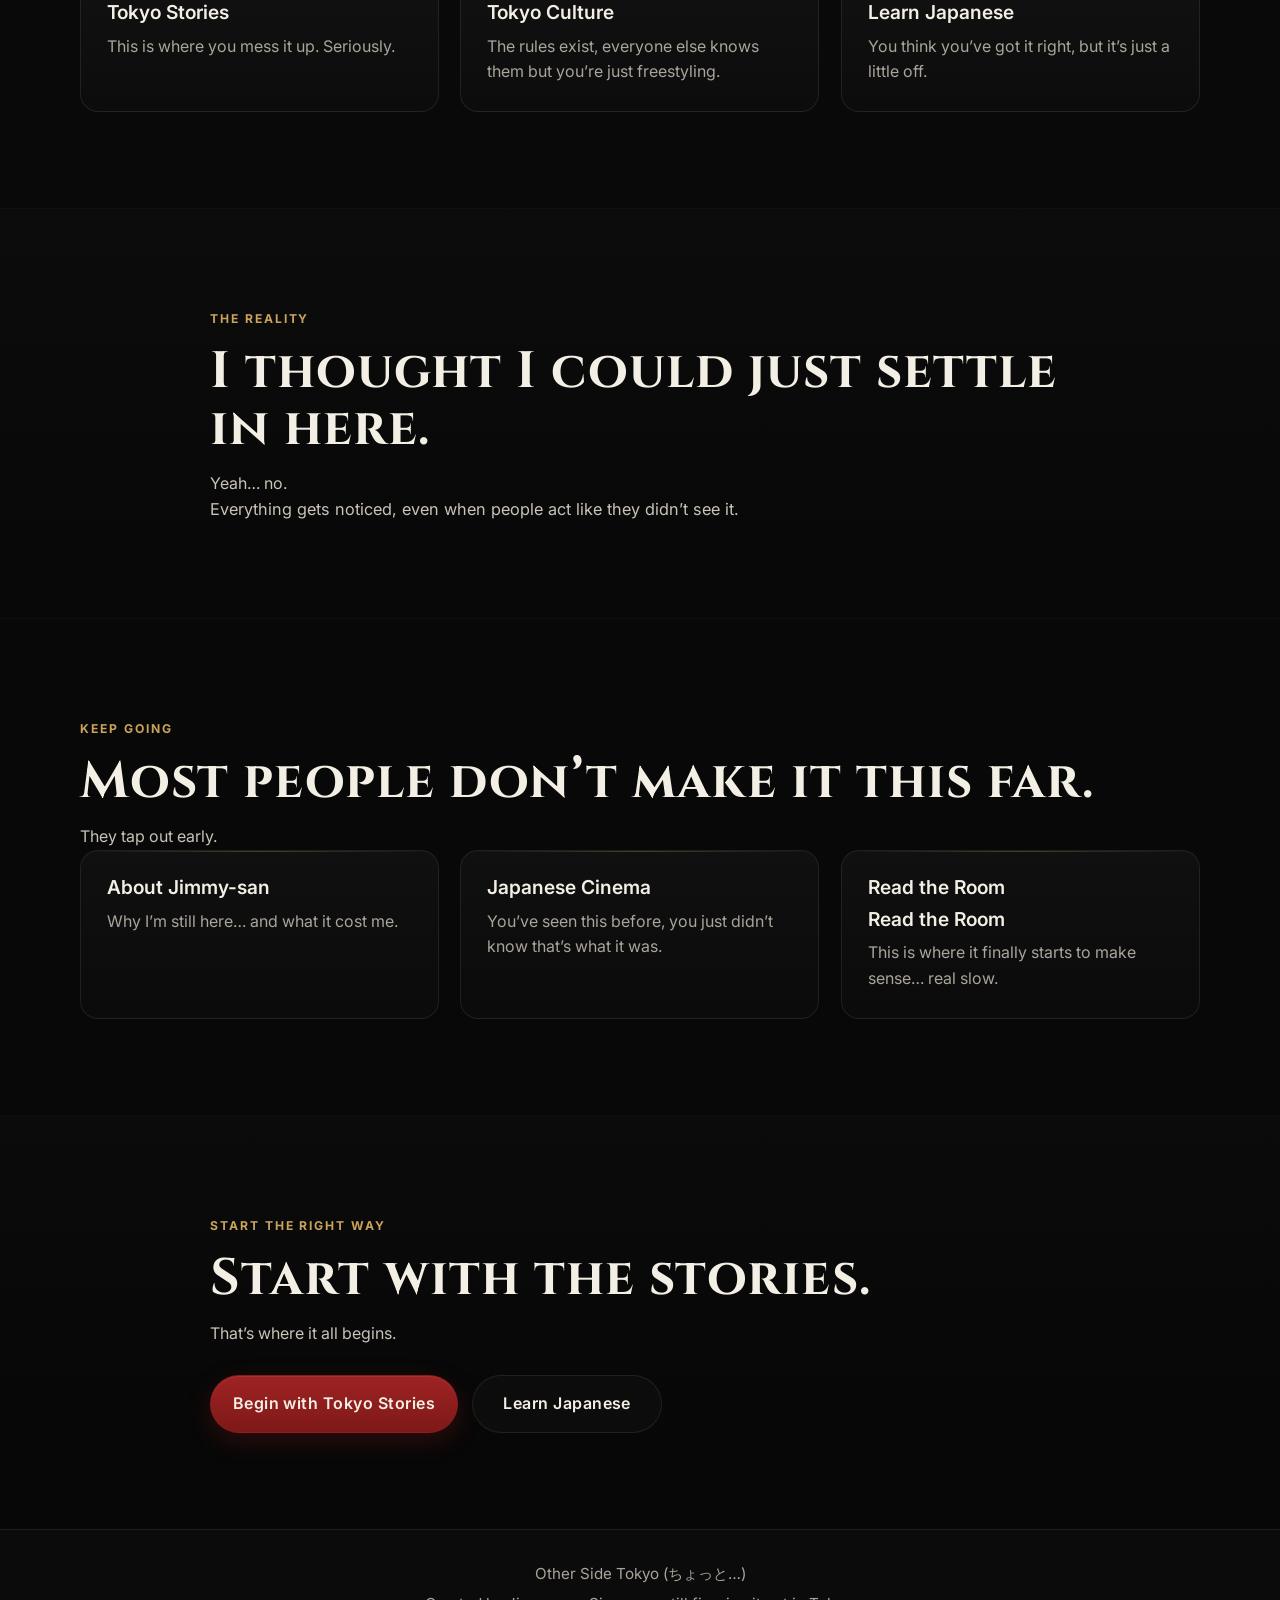
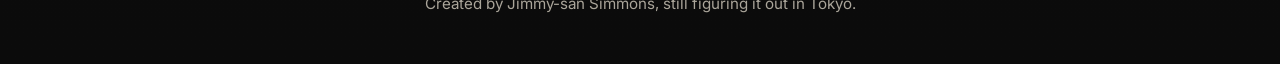
==== commit d866e6ef: "Update" ====
--- a/index.html
+++ b/index.html
@@ -68,7 +68,7 @@
 
           <p class="sub" data-animate data-delay="180ms">
             Tokyo doesn’t explain anything. It just watches you mess it up until
-            you accidentally get it.
+            you know.
           </p>
 
           <p class="sub" data-animate data-delay="220ms">
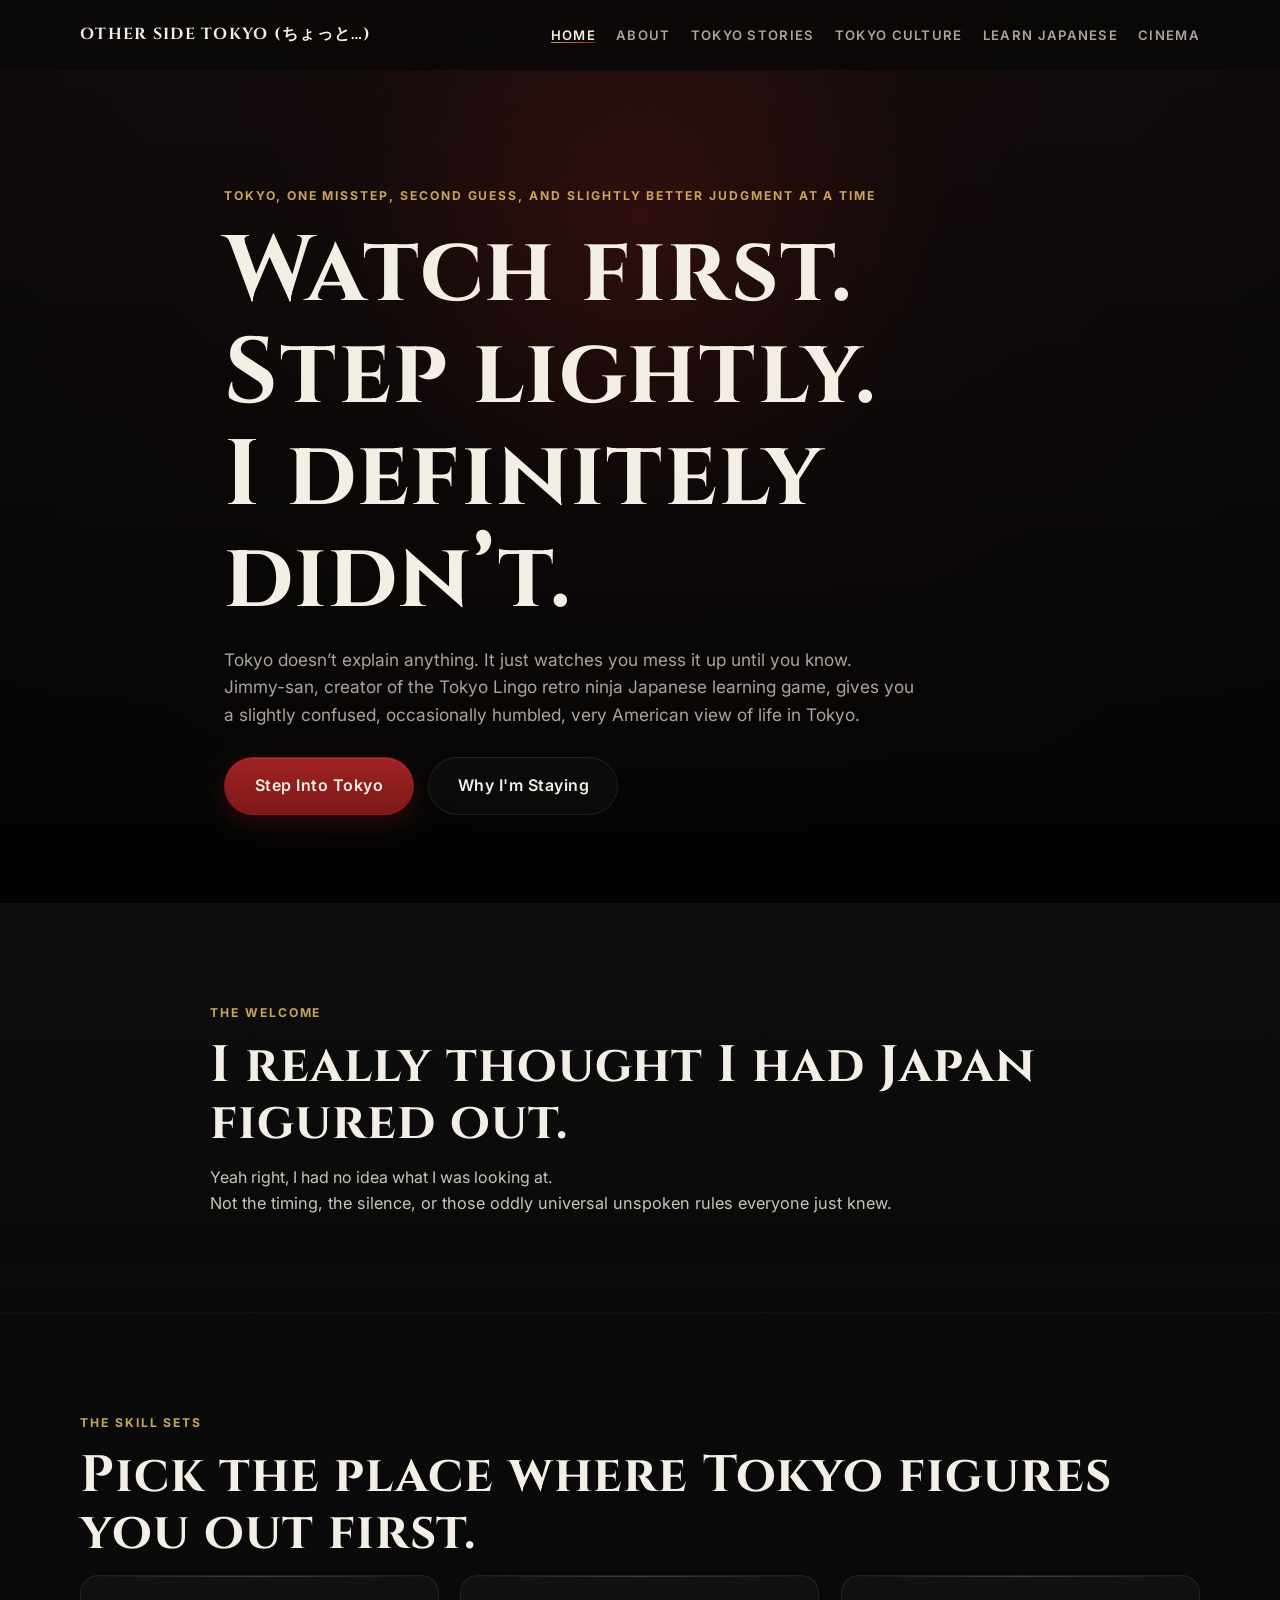
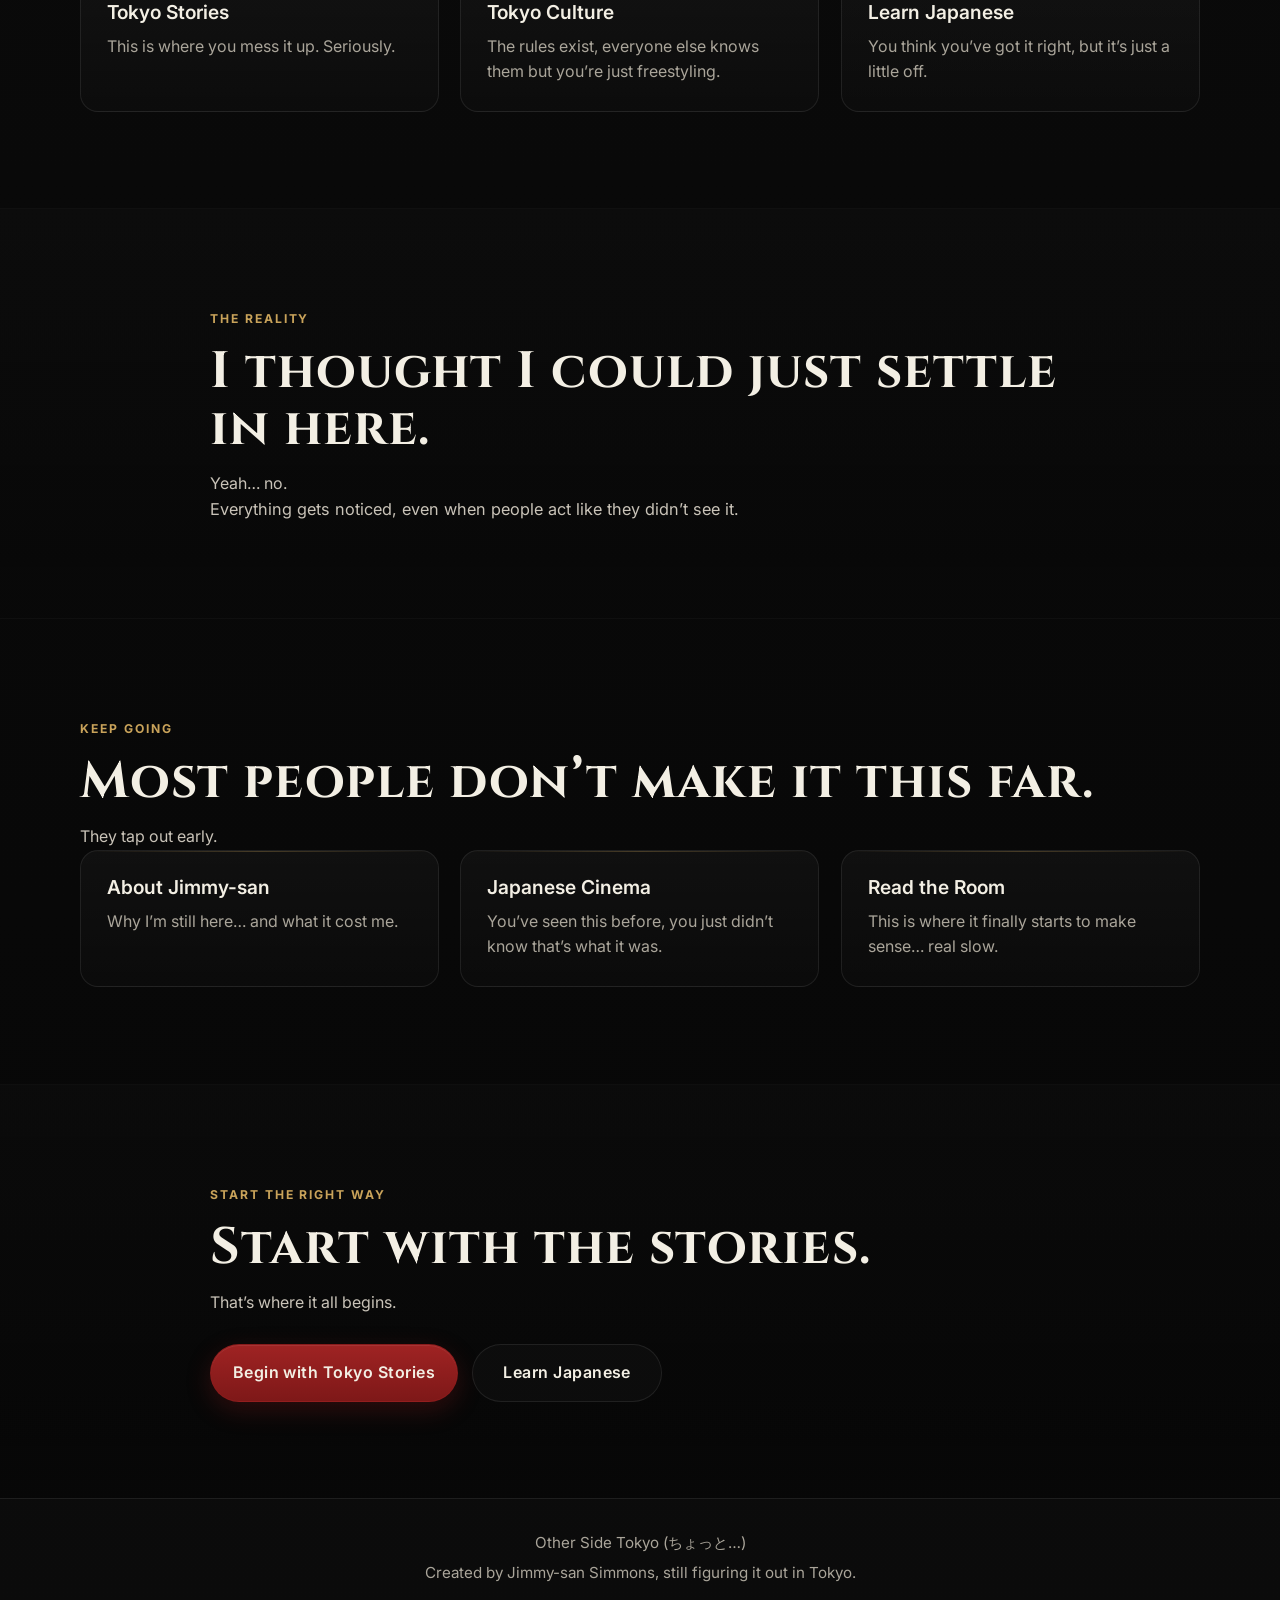
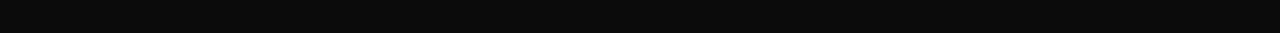
==== commit 00581383: "Update" ====
--- a/index.html
+++ b/index.html
@@ -181,7 +181,6 @@
               data-delay="200ms"
             >
               <h3>Read the Room</h3>
-              <h3>Read the Room</h3>
               <p>This is where it finally starts to make sense… real slow.</p>
             </a>
           </div>
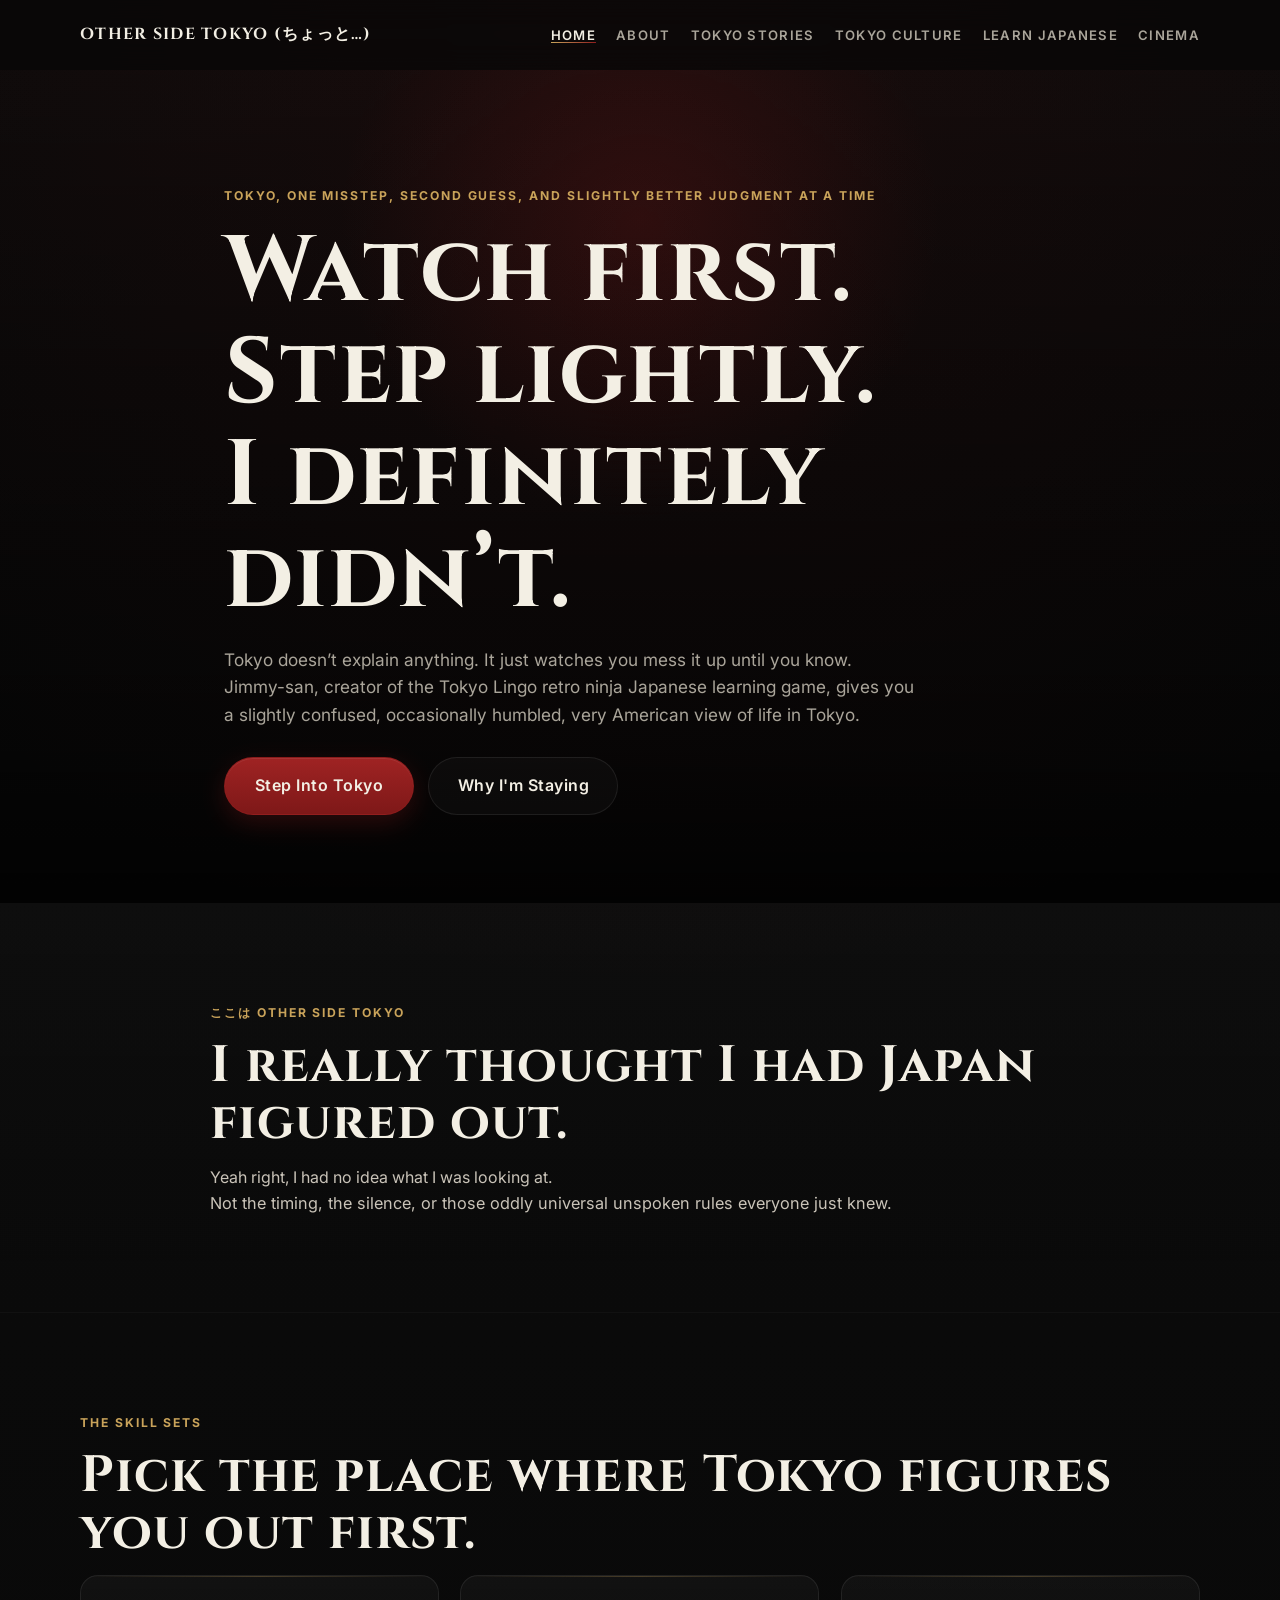
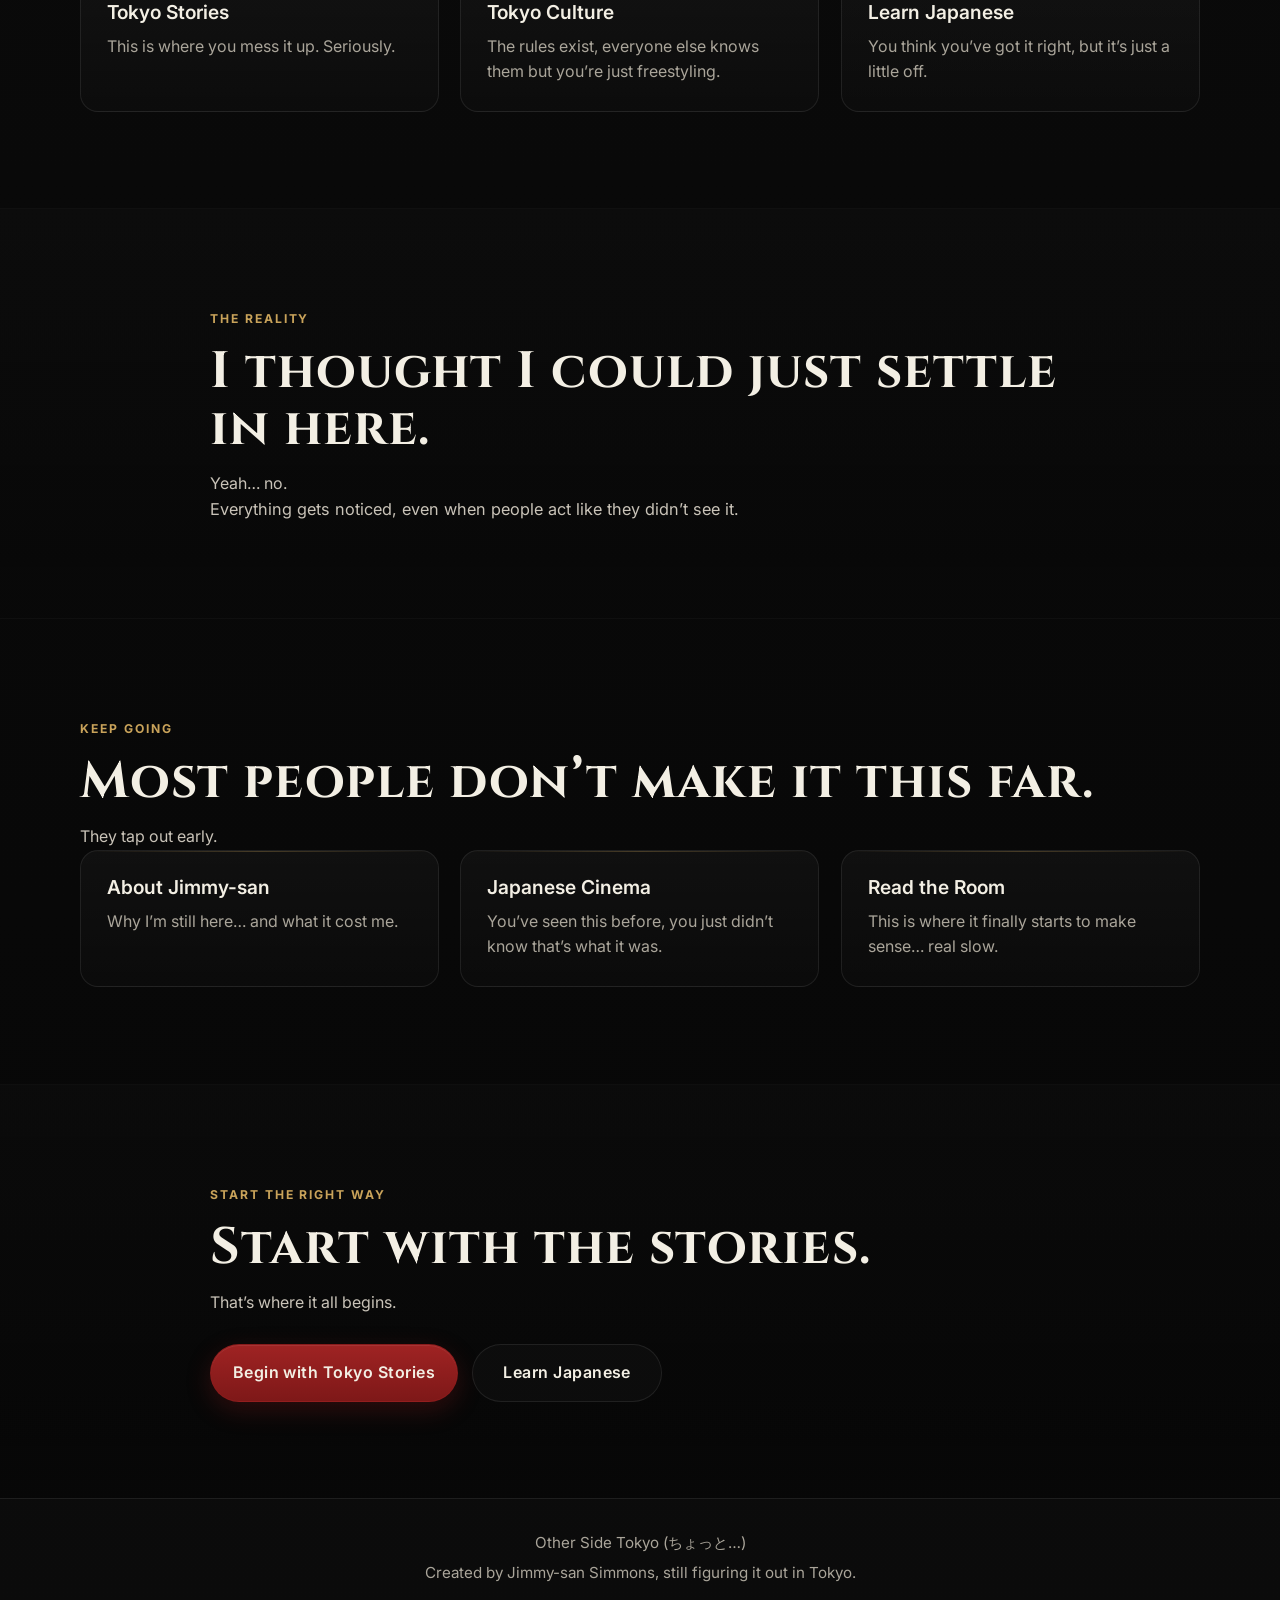
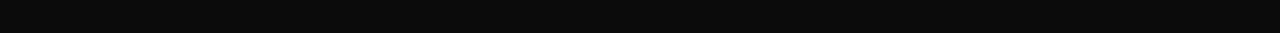
==== commit a7d22a4c: "Update" ====
--- a/index.html
+++ b/index.html
@@ -86,7 +86,7 @@
 
       <section class="section intro" data-animate>
         <div class="container">
-          <p class="tag">The welcome</p>
+          <p class="tag">ここは Other Side Tokyo</p>
           <h2>I really thought I had Japan figured out.</h2>
           <p>Yeah right, I had no idea what I was looking at.</p>
           <p>
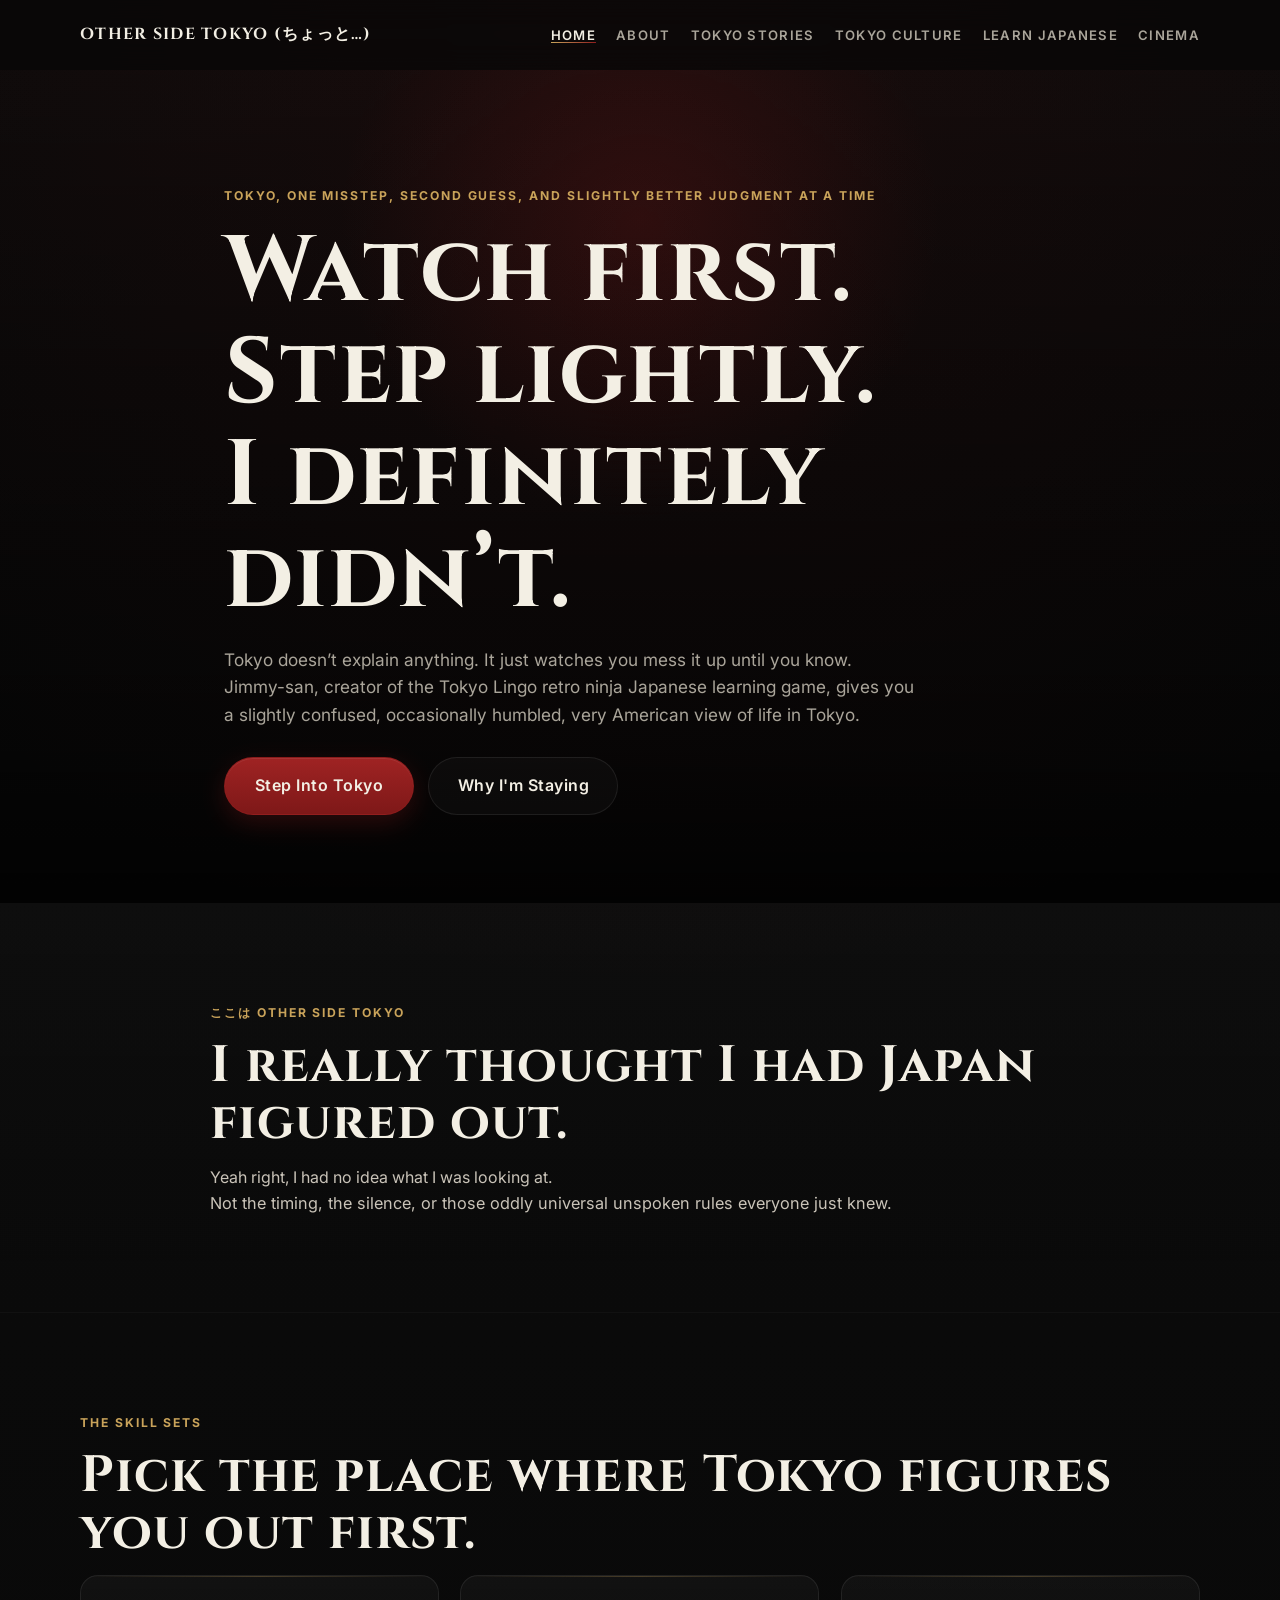
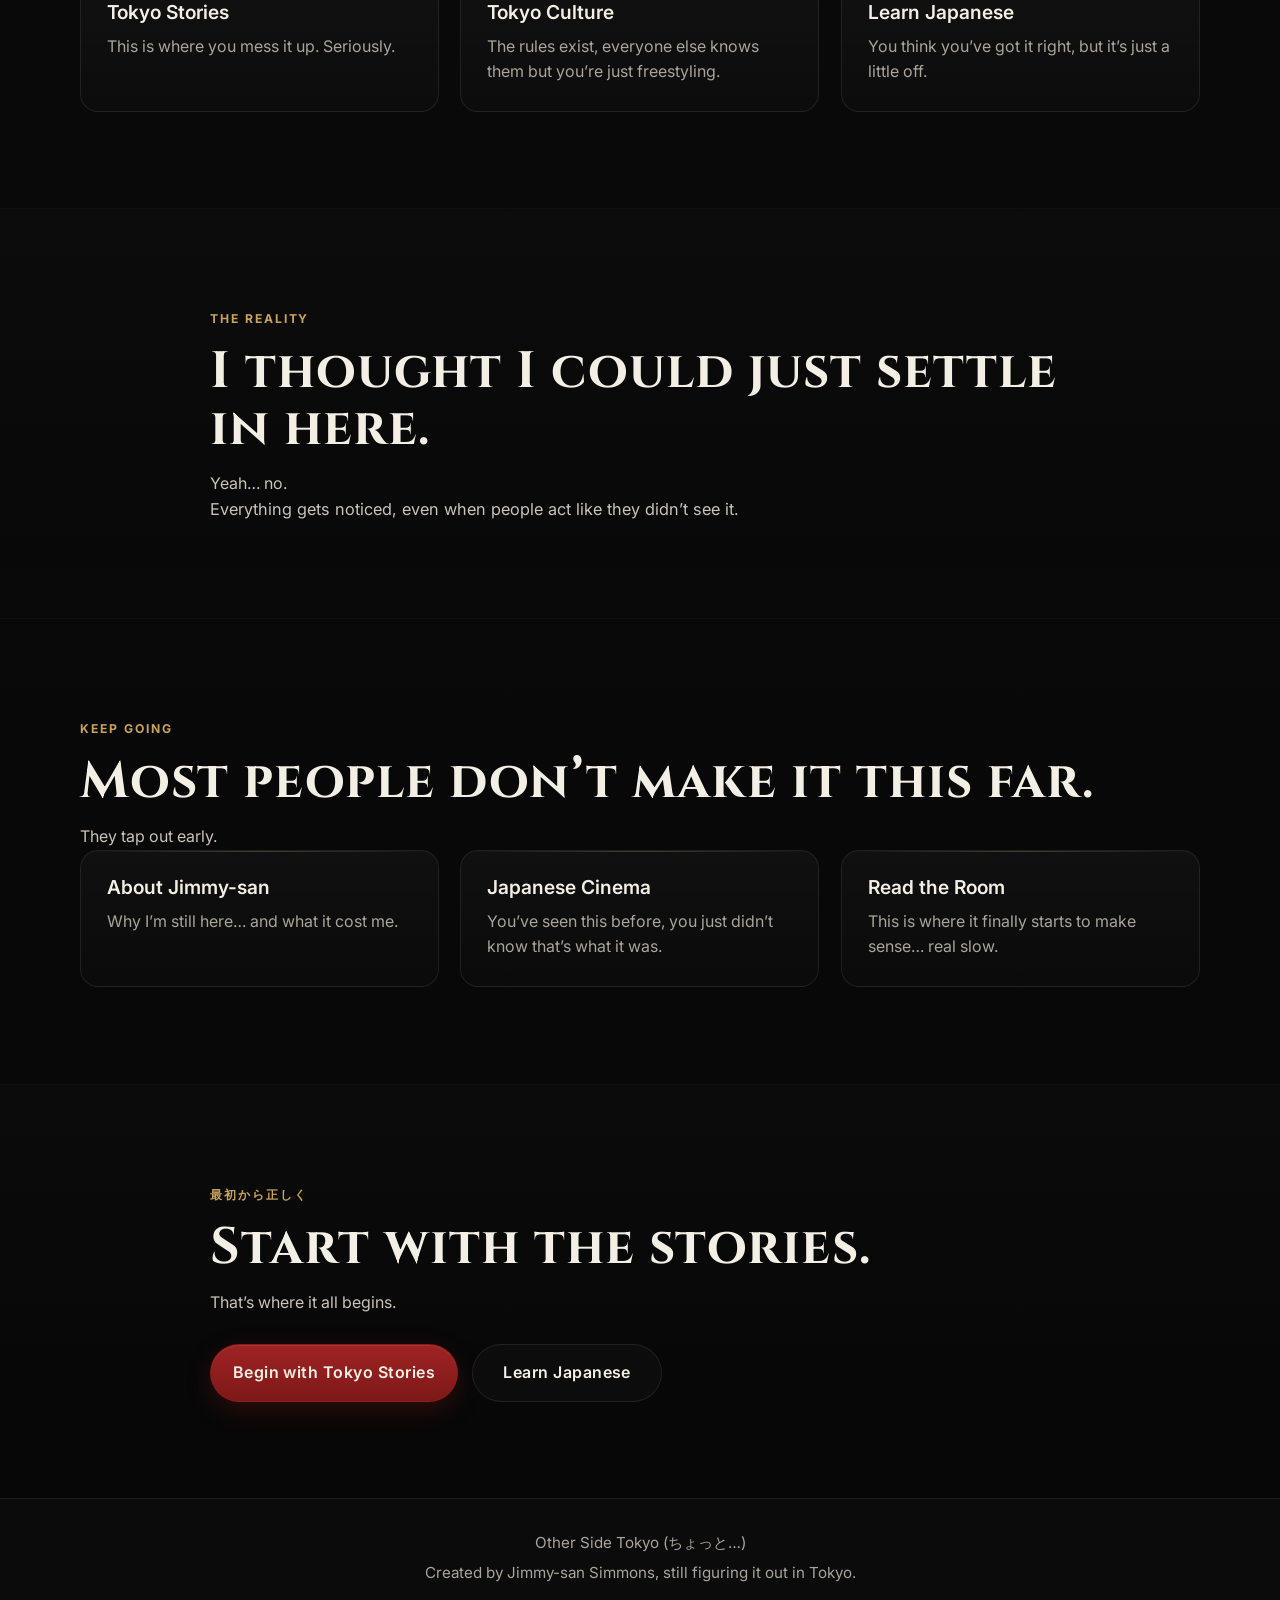
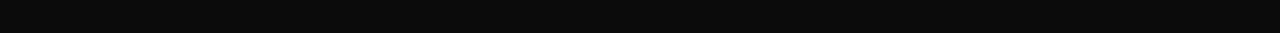
==== commit 6eff871a: "Update" ====
--- a/index.html
+++ b/index.html
@@ -189,7 +189,7 @@
 
       <section class="section closing" data-animate>
         <div class="container">
-          <p class="tag">Start the right way</p>
+          <p class="tag">最初から正しく</p>
           <h2>Start with the stories.</h2>
           <p>That’s where it all begins.</p>
 
